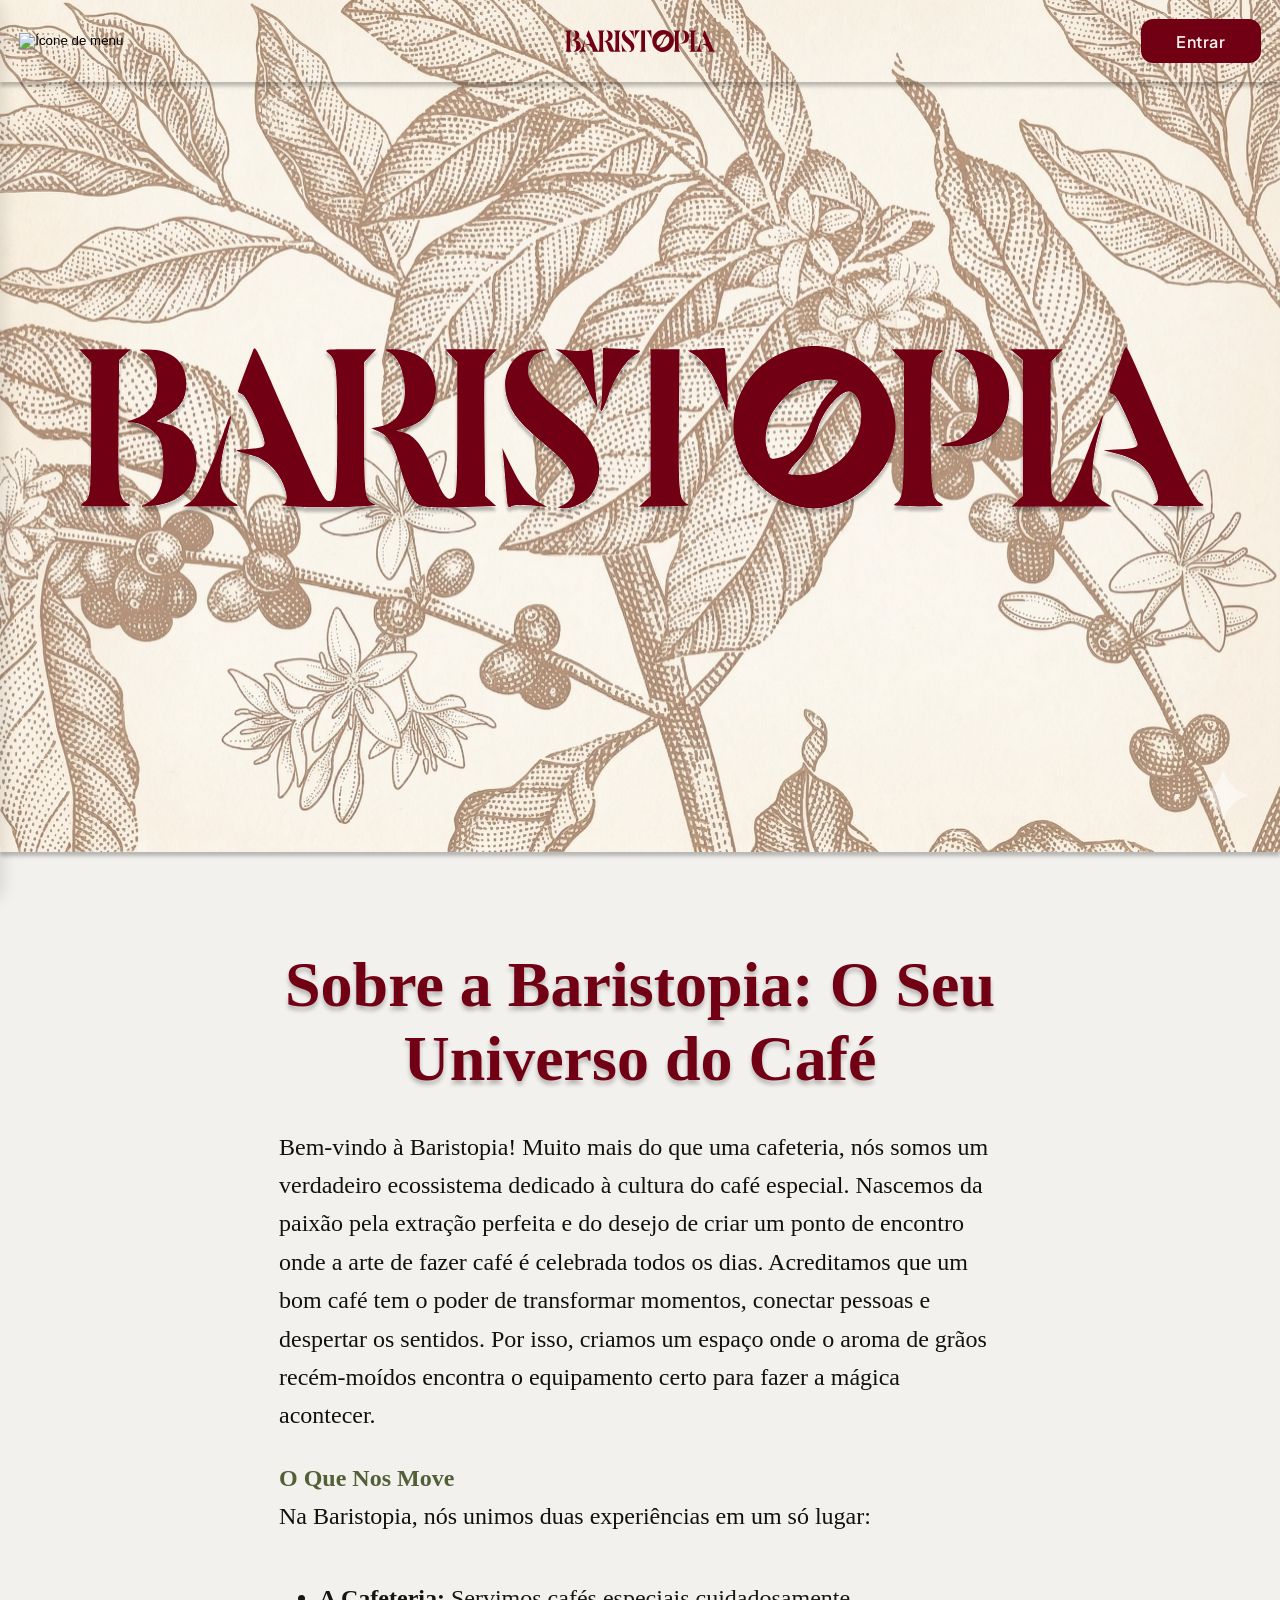
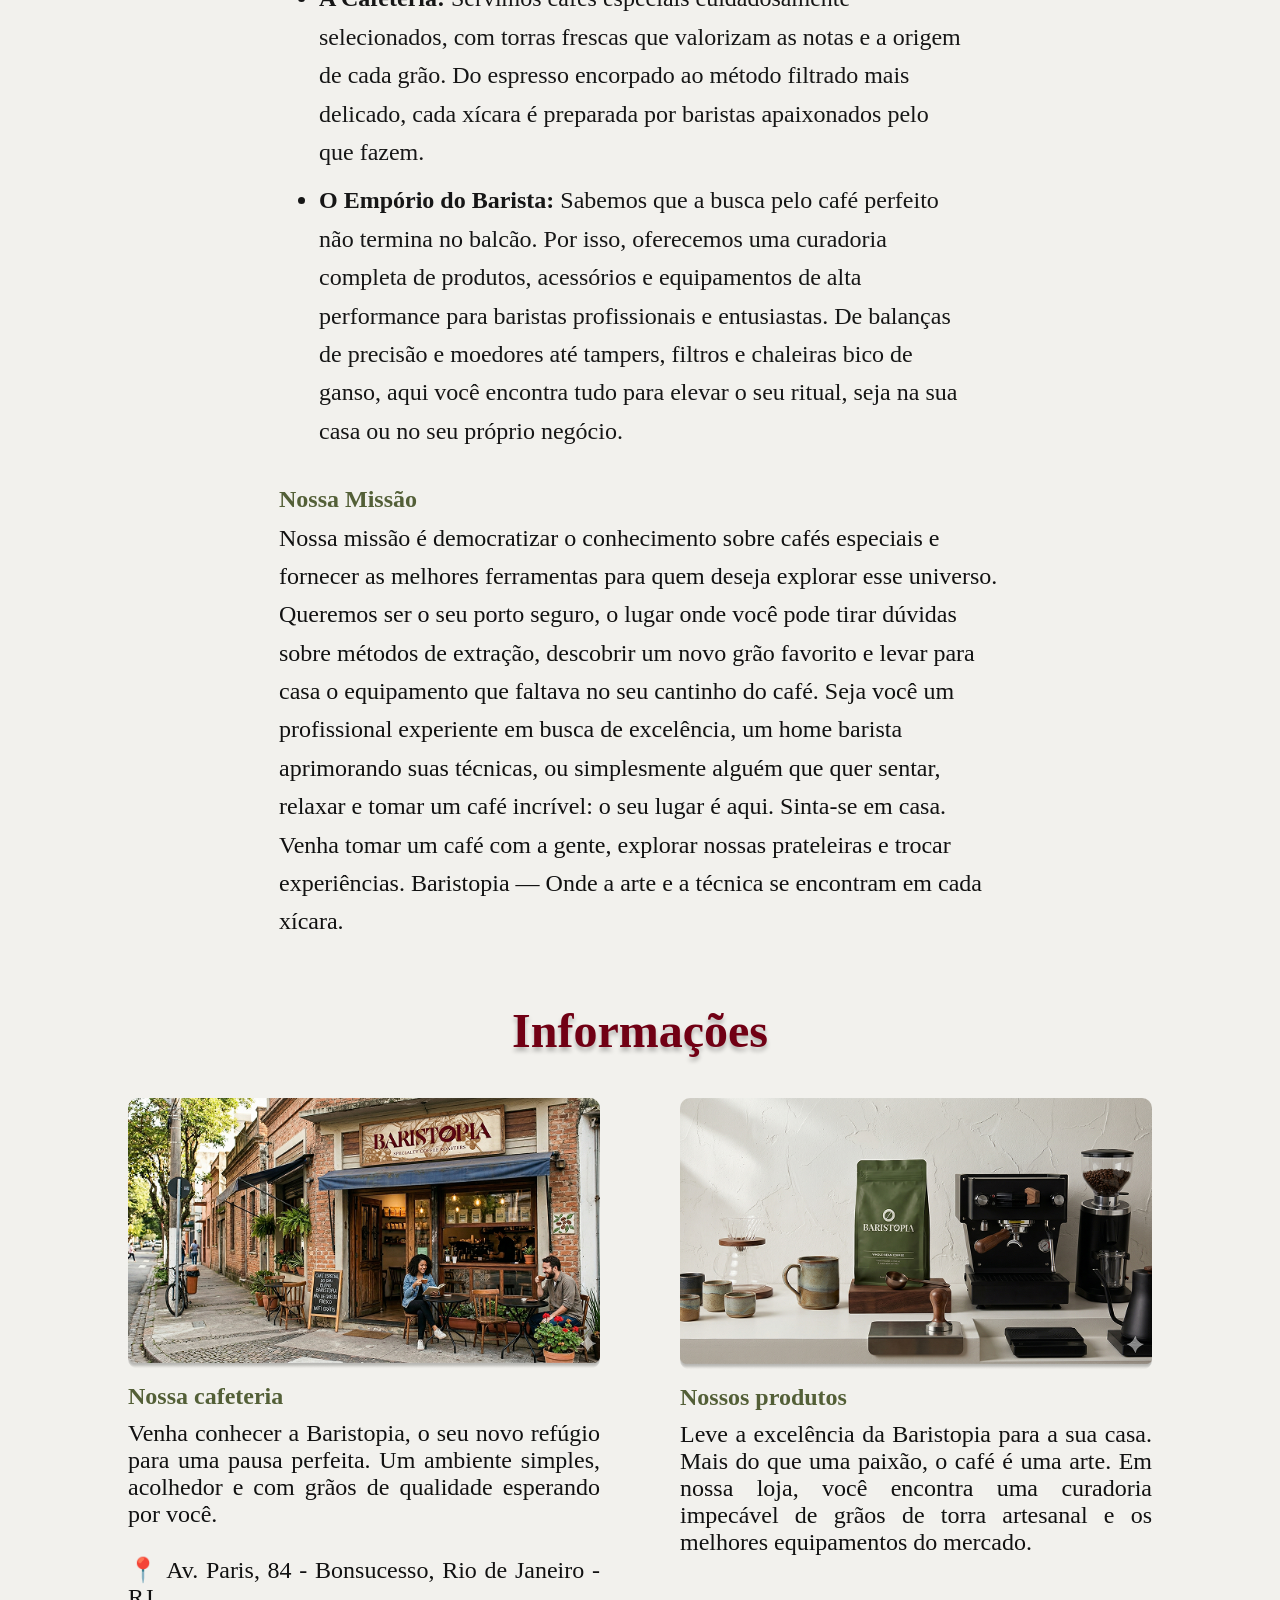
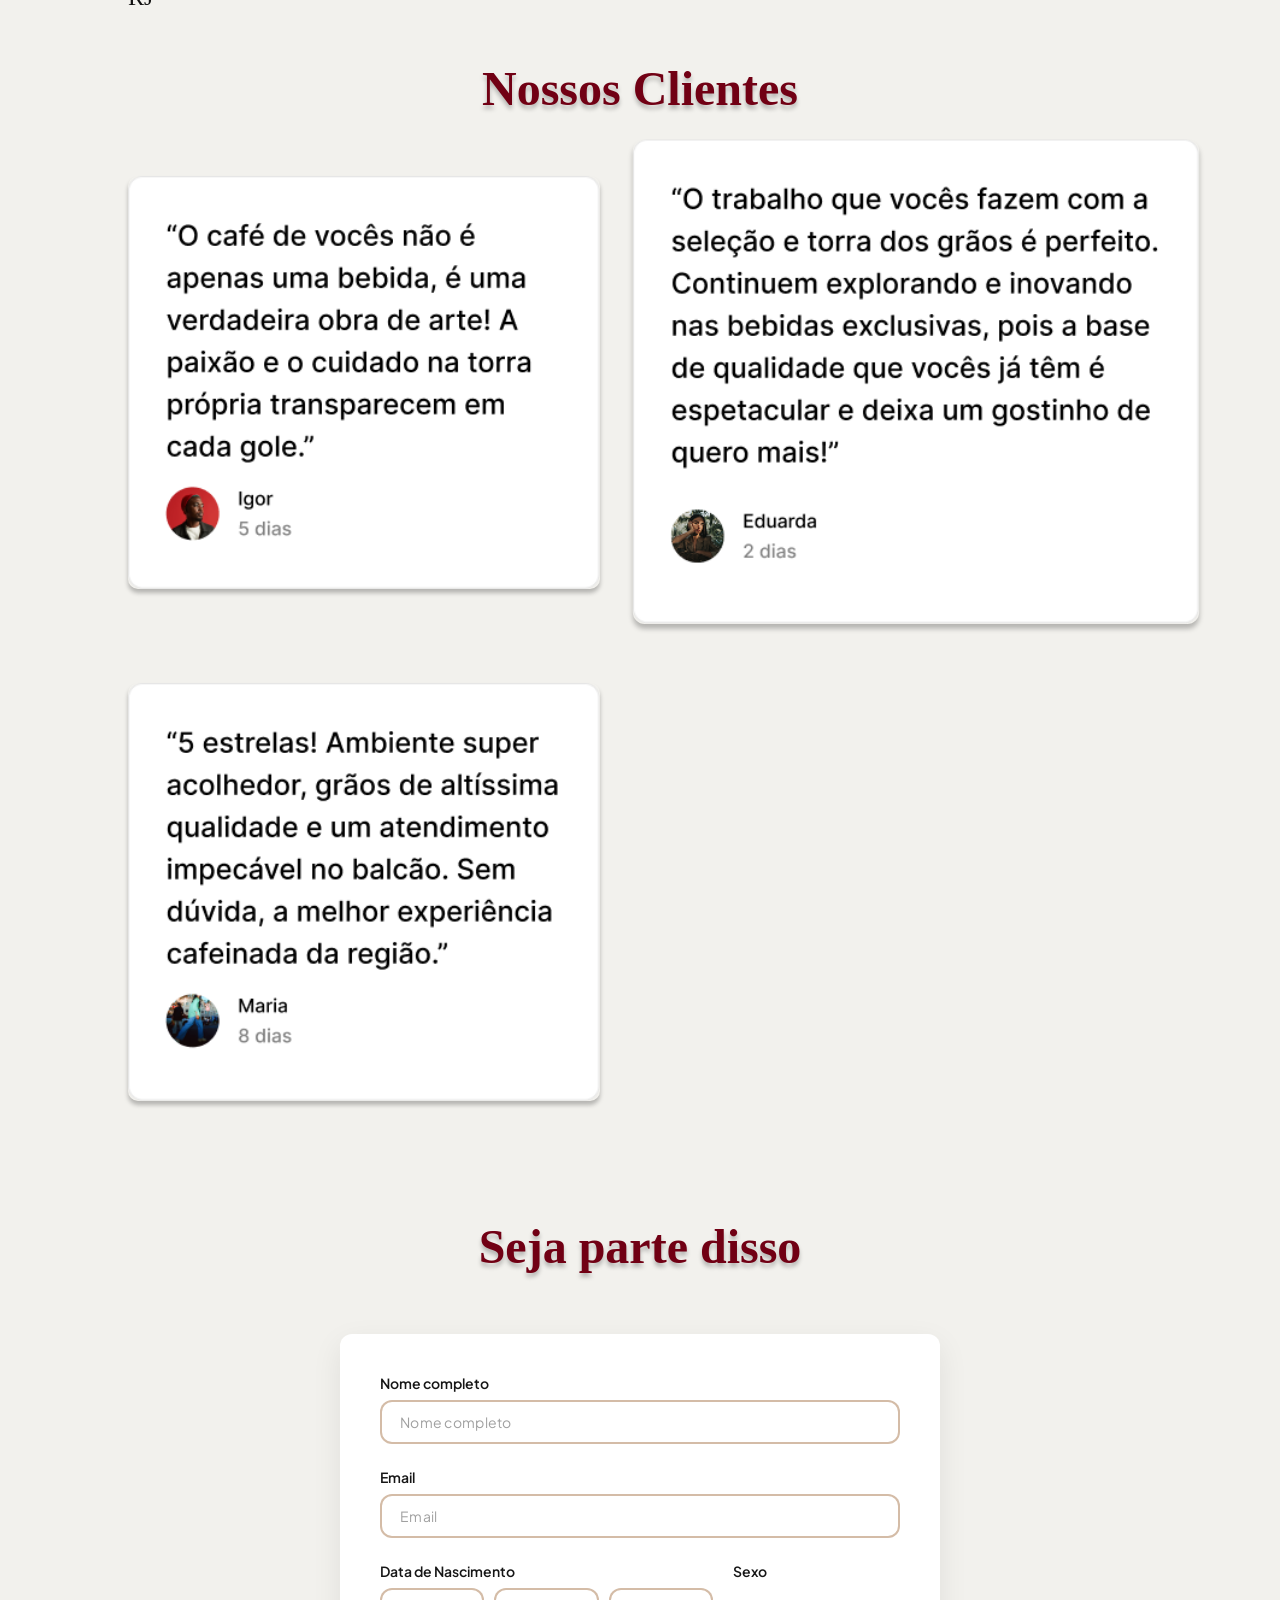
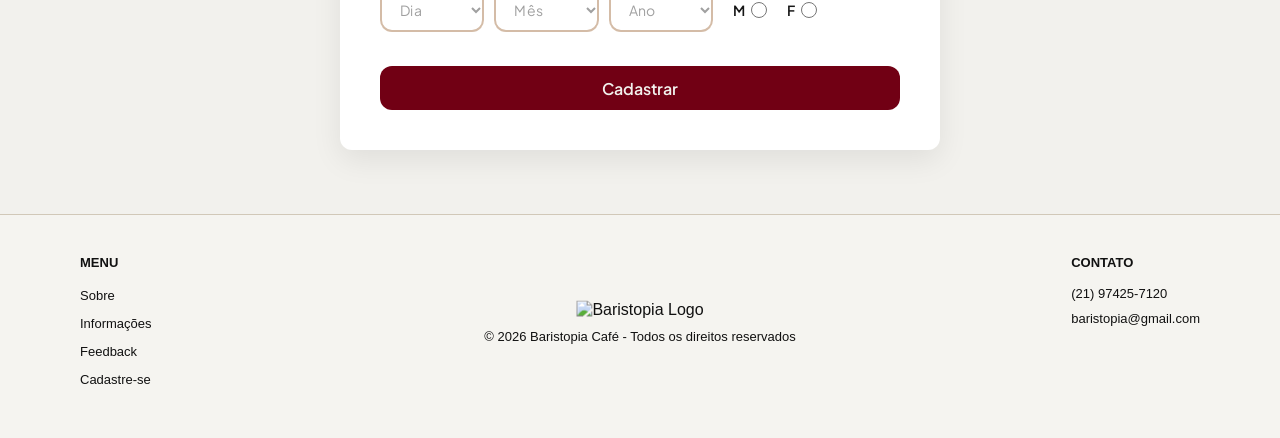
==== baristopia/pages/index.html @ e5f3027d "colocando no ar" ====
<!DOCTYPE html>
<html lang="pt-br">
<head>
    <meta charset="UTF-8">
    <meta name="viewport" content="width=device-width, initial-scale=1.0">
    <title>Baristopia | Inicio</title>
    <!--Ícone da aba-->
    <link rel="icon" type="image/svg+xml" href="/baristopia/assets/icons/logo-light.svg">
    <link rel="stylesheet" href="/baristopia/css/main.css">
    <link rel="stylesheet" href="/baristopia/css/components/modal.css">
    <link rel="stylesheet" href="/baristopia/css/responsive.css">
    <link rel="stylesheet" href="/baristopia/css/components/scrollbar.css">
</head>

<body>

    <div id="navbar-root"></div>
    
    <header id="inicio" class="cabecalho">
        <img src="/baristopia/assets/img/fundo-inicial.svg" alt="Ramos do pé de café" class="foto-fundo">
    </header>

    <main>
        
        <section id="sobre" class="sobre">
            <h2 class="sobre-titulo">Sobre a Baristopia: O Seu Universo do Café</h2>
            
            <div class="sobre-caixa">
                <p class="sobre-paragrafo">
                    Bem-vindo à Baristopia! Muito mais do que uma cafeteria, nós somos um verdadeiro ecossistema dedicado à cultura do café especial. Nascemos da paixão pela extração perfeita e do desejo de criar um ponto de encontro onde a arte de fazer café é celebrada todos os dias. Acreditamos que um bom café tem o poder de transformar momentos, conectar pessoas e despertar os sentidos. Por isso, criamos um espaço onde o aroma de grãos recém-moídos encontra o equipamento certo para fazer a mágica acontecer.
                </p>

                <h5 class="titulo-simples">O Que Nos Move</h5>
                <p class="sobre-paragrafo">Na Baristopia, nós unimos duas experiências em um só lugar:</p>
                <ul>
                    <li><strong>A Cafeteria:</strong> Servimos cafés especiais cuidadosamente selecionados, com torras frescas que valorizam as notas e a origem de cada grão. Do espresso encorpado ao método filtrado mais delicado, cada xícara é preparada por baristas apaixonados pelo que fazem.</li>
                    <li><strong>O Empório do Barista:</strong> Sabemos que a busca pelo café perfeito não termina no balcão. Por isso, oferecemos uma curadoria completa de produtos, acessórios e equipamentos de alta performance para baristas profissionais e entusiastas. De balanças de precisão e moedores até tampers, filtros e chaleiras bico de ganso, aqui você encontra tudo para elevar o seu ritual, seja na sua casa ou no seu próprio negócio.</li>
                </ul>

                <h5 class="titulo-simples">Nossa Missão</h5>
                <p class="sobre-paragrafo">
                    Nossa missão é democratizar o conhecimento sobre cafés especiais e fornecer as melhores ferramentas para quem deseja explorar esse universo. Queremos ser o seu porto seguro, o lugar onde você pode tirar dúvidas sobre métodos de extração, descobrir um novo grão favorito e levar para casa o equipamento que faltava no seu cantinho do café. Seja você um profissional experiente em busca de excelência, um home barista aprimorando suas técnicas, ou simplesmente alguém que quer sentar, relaxar e tomar um café incrível: o seu lugar é aqui. Sinta-se em casa. Venha tomar um café com a gente, explorar nossas prateleiras e trocar experiências. Baristopia — Onde a arte e a técnica se encontram em cada xícara.
                </p>
            </div>
        </section>

        <section id="informacoes" class="informações">
            <h2 class="informações-titulo">Informações</h2>
            
            <div class="informações-caixa">
                <div class="informações-card">
                    <img src="/baristopia/assets/img/FOTO FRENTE LOJA.png" alt="Fachada da cafeteria Baristopia" class="informações-imagem">
                    <div class="caixa-textos-informações">
                        <h3 class="info-informações">Nossa cafeteria</h3>
                        <p class="paragrafo-informações">Venha conhecer a Baristopia, o seu novo refúgio para uma pausa perfeita. Um ambiente simples, acolhedor e com grãos de qualidade esperando por você.</p>
                        <br>
                        <p class="paragrafo-informações">📍 Av. Paris, 84 - Bonsucesso, Rio de Janeiro - RJ</p>
                    </div>
                </div>
                
                <div class="informações-card">
                    <img src="/baristopia/assets/img/BANNER 1.png" alt="Equipamentos e grãos de café especiais" class="informações-imagem">
                    <div class="caixa-textos-informações">
                        <h3 class="info-informações">Nossos produtos</h3>
                        <p class="paragrafo-informações">Leve a excelência da Baristopia para a sua casa. Mais do que uma paixão, o café é uma arte. Em nossa loja, você encontra uma curadoria impecável de grãos de torra artesanal e os melhores equipamentos do mercado.</p>
                    </div>
                </div>
            </div>
        </section>

        <section id="feedback" class="feedback">
            <h2 class="feedback-titulo">Nossos Clientes</h2>
            
            <div class="feedback-caixa">
                <div class="feedback-card">
                    <img src="/baristopia/assets/img/Igor comentario.png" alt="Comentário do cliente Igor" class="feedback-imagem">
                </div>
                
                <div class="feedback-card" id="card-central">
                    <img src="/baristopia/assets/img/Eduarda comentario.png" alt="Comentário da cliente Eduarda" class="feedback-imagem">
                </div>

                <div class="feedback-card">
                    <img src="/baristopia/assets/img/Maria comentario.png" alt="Comentário da cliente Maria" class="feedback-imagem">
                </div>
            </div>
        </section>

        <section id="formulario-sessao" class="formulario">
            <h2 class="cadastro-titulo">Seja parte disso</h2>
            
            <div class="card-formulario">
                <form class="formulario-cadastro" id="formulario" action="#" method="POST">

                    <div class="grupo-form">
                        <label for="nome">Nome completo</label>
                        <input type="text" id="nome" name="nome" placeholder="Nome completo" class="campo-form" required>
                    </div>

                    <div class="grupo-form">
                        <label for="email">Email</label>
                        <input type="email" id="email" name="email" placeholder="Email" class="campo-form" required>
                    </div>

                    <div class="linha-dividida">
                        
                        <div class="grupo-form box-data">
                            <label>Data de Nascimento</label>
                            <div class="caixa-selects">
                                <select name="dia" id="dia" class="campo-form select-data" required>
                                    <option value="" disabled selected>Dia</option>
                                </select>
                                
                                <select name="mes" id="mes" class="campo-form select-data" required>
                                    <option value="" disabled selected>Mês</option>
                                </select>
                                
                                <select name="ano" id="ano" class="campo-form select-data" required>
                                    <option value="" disabled selected>Ano</option>
                                </select>
                            </div>
                        </div>

                        <div class="grupo-form box-sexo">
                            <label>Sexo</label>
                            <div class="caixa-radios">
                                <label class="radio-label">
                                    M <input type="radio" name="sexo" value="M" required>
                                </label>
                                <label class="radio-label">
                                    F <input type="radio" name="sexo" value="F" required>
                                </label>
                            </div>
                        </div>

                    </div>

                    <button type="submit" class="botao-form botao-largo">Cadastrar</button>

                </form>
            </div>
        </section>

    </main>

    <footer class="rodape-baristopia">
    
    <div class="coluna-rodape menu">
        <h4>MENU</h4>
        <ul>
        <li><a href="#sobre">Sobre</a></li>
        <li><a href="#informacoes">Informações</a></li>
        <li><a href="#feedback">Feedback</a></li>
        <li><a href="/baristopia/pages/form.html">Cadastre-se</a></li>
        </ul>
    </div>

    <div class="coluna-rodape marca">
        <img src="/baristopia/assets/img/logo Baristopia.svg" alt="Baristopia Logo" class="logo-img">
        <p>&copy; 2026 Baristopia Café - Todos os direitos reservados</p>
    </div>

    <div class="coluna-rodape contato">
        <h4>CONTATO</h4>
        <p>(21) 97425-7120</p>
        <p>baristopia@gmail.com</p>
    </div>

    </footer>

    <script src="../js/navbar.js"></script>
    
    <script src="../js/main.js" defer></script>
    
</body>

</html>
---- baristopia/css/main.css ----
@import url('reset.css');
@import url('fonts.css');
@import url('components/buttons.css');
@import url('components/inputs.css');

:root{
    /*Fontes primitivas*/
    --font-family-serif: 'DM Serif Display', serif;
    --font-family-sans: 'Plus Jakarta Sans', sans-serif;
    --font-family-display: 'Tenor sans', sans-serif;

    /*Fontes semânticas*/
    --ff-title: var(--font-family-serif);
    --ff-body: var(--font-family-sans);
    --ff-detail: var(--font-family-display);

    /* Paleta base */
    --cherry-light: #A61A2E;
    --cherry-medium: #710014;
    --cherry-dark: #4D000E;

    --olive-light: #7A8B56;
    --olive-medium: #535F37;
    --olive-dark: #3A4226;
    
    --beige-light: #E5D8CC;
    --beige-medium: #D4BCA7;
    --beige-dark: #B38F6F;

    --offwhite: #F2F1ED;
    --charcoal: #161616;

    
    /* Cores semânticas*/
    
    /*Cores globais*/
    --bg-light: var(--offwhite);
    --text-light: var(--charcoal);
    --clr-primaria: var(--cherry-medium);
    --clr-secundaria: var(--olive-medium);

    /* Botão primário*/
    --btn-primary-bg-default: var(--cherry-medium);
    --btn-primary-bg-hover: var(--cherry-light);
    --btn-primary-bg-pressed: var(--cherry-dark);
    
    --btn-primary-text-default: var(--offwhite);
    --btn-primary-text-disabled: var(--beige-dark);
    
    /* Botão secundário */
    --btn-secondary-text-default: var(--beige-dark);
    
    --btn-secondary-bg-hover: var(--beige-medium);
    --btn-secondary-text-hover: var(--charcoal);    
    
    --btn-secondary-bg-pressed: var(--beige-dark);  
    --btn-secondary-text-pressed: var(--offwhite);
    
    /* Botão terciário */
    --btn-tertiary-text-default: var(--beige-dark);
    --btn-tertiary-text-hover: var(--cherry-medium);
    --btn-tertiary-text-pressed: var(--cherry-dark);
    
    /* cores globais dos botões */
    --btn-border-default: var(--beige-dark);
    --btn-bg-disabled: var(--beige-light);
    --btn-text-disabled: var(--charcoal);
    --btn-focus-outline: var(--olive-medium);


    /* estrutura dos botões */
    --btn-height:44px;
    --btn-min-width: 120px;
    --btn-padding: 8px 16px;
    --btn-border-radius: 12px;
    --btn-font-family: var(--ff-body);
    --btn-font-size: 16px;
    --btn-letter-spacing: 0.04em;
    --btn-transition: all 0.2s ease-in-out;
    --btn-box-shadow: 0px 6px 10px color-mix(in srgb, var(--charcoal) 20%, transparent);
    --btn-transform: translateY(-0.8px); 

    /*estrutura dos inputs*/
    --input-box-sizing: border-box;
    --input-height: 44px;
    --input-min-width: 100px;
    --input-border-radius: 12px;
    --input-pd: 12px 16px;
    --input-ff: var(--ff-body);
    --input-fs: 14px;
    --input-ls: 0.02em;
    --input-bg: var(--offwhite);
}

html, body{
    background-color: var(--bg-light);
    color: var(--text-light);
    scroll-behavior: smooth;
    overflow-x: hidden;
    width: 100%;
    position: relative;
    margin: 0;
    padding: 0;
}

.cabecalho {
    min-height: 100%;
    display: flex;
}

.foto-fundo {
    width: 100%;
    height: 100%;
    box-shadow: rgba(0, 0, 0, 0.25) 0px 4px 4px;
}

.navegacao {
    position: fixed;
    top: 0;
    left: 0;
    width: 100%;
    z-index: 100;
    padding: 1.2rem;
    box-shadow: rgba(0, 0, 0, 0.25) 0px 4px 4px;
    transition: background-color 0.4s ease, box-shadow 0.4s ease, padding 0.4s ease;
}

.navegacao.com-fundo {
    background-color: var(--bg-light);
    box-shadow: rgba(0, 0, 0, 0.25) 0px 4px 4px;
    padding: 1rem 1.5rem;
}

.navegacao-links {
    display: flex;
    align-items: center;
    justify-content: space-between;
    max-width: 100%;
    margin: 0 auto;
}

.logo {
    position: fixed;
    left: 50%;
    transform: translateX(-50%);
    max-width: 150px;
    width: 100%;
}

.sobre {
    display: flex;
    flex-direction: column;;
    align-items: center;
    justify-content: center;
    padding: 6rem 2rem;
    max-width: 850px;
    margin: 0 auto;
    margin-bottom: -90px;
}

.sobre-caixa ul {
    padding: 20px 40px;
    list-style-type: disc;
}

.titulo-simples {
    font-size: 24px;
    color: var(--clr-secundaria);
    margin-bottom: 0%;
    text-align: left;
}

.sobre-titulo {
    text-shadow: 0px 4px 4px rgba(0, 0, 0, 0.25);
    font-size: 64px;
    max-width: 750px;
    color: var(--clr-primaria);
    margin-bottom: 0px;
    text-align: center;
}

.sobre-caixa {
    padding: 2rem;
    border-radius: 10px;
    font-size: 24px;
    line-height: 1.6;
    text-align: left;
}

.sobre-paragrafo {
    margin-bottom: 24px;
    font-size: 24px;
    text-align: left;
}

.informações-titulo {
    text-shadow: 0px 4px 4px rgba(0, 0, 0, 0.25);
    font-size: 48px;
    color: var(--clr-primaria);
    margin-bottom: 40px;
    text-align: center;
}

.informações-caixa {
    display: grid;
    grid-template-columns: repeat(auto-fit, minmax(300px, 1fr));
    gap: 5rem;
    max-width: 80%;
    margin: 0 auto;
    margin-bottom: 40px;
}

.informações-imagem {
    width: 100%;
    height: auto;
    border-radius: 10px;
    margin-bottom: 10px;
}

.info-informações {
    font-size: 24px;
    color: var(--clr-secundaria);
    margin-bottom: 10px;
    text-align: left;
}

.paragrafo-informações {
    font-size: 24px;
    text-align: justify;
}

.feedback-titulo {
    text-shadow: 0px 4px 4px rgba(0, 0, 0, 0.25);
    font-size: 48px;
    color: var(--clr-primaria);
    margin-bottom: 60px;
    text-align: center;
}

.feedback-caixa {
    display: grid;
    grid-template-columns: repeat(auto-fit, minmax(300px, 1fr));
    gap: 5rem;
    max-width: 80%;
    margin: 0 auto;
    margin-bottom: 40px;
    align-items: center;
}

#card-central {
    transform: scale(1.20);
}

.feedback-imagem {
    width: 100%;
    height: auto;
    border-radius: 10px;
    margin-bottom: 10px;
    box-shadow: rgba(0, 0, 0, 0.25) 0px 4px 4px;
}

/* --- Seção Formulário --- */

.cadastro-titulo {
    text-shadow: 0px 4px 4px rgba(0, 0, 0, 0.25);
    font-size: 48px;
    color: var(--clr-primaria);
    margin-bottom: 60px;
    text-align: center;
}

.formulario {
    padding: 4rem 2rem;
    display: flex;
    justify-content: center; /* Centraliza o card na tela */
    flex-direction: column; /* Empilha o título e o card na vertical */
    align-items: center;    /* Centraliza tudo no meio da tela */
}

/* O "Card" branco flutuante */
.card-formulario {
    background-color: #FFFFFF;
    padding: 40px;
    border-radius: 12px;
    width: 100%;
    max-width: 600px; /* Largura máxima idêntica a da imagem */
    box-shadow: 0px 10px 30px rgba(0, 0, 0, 0.08); /* Sombra bem suave e elegante */
}

.formulario-cadastro {
    display: flex;
    flex-direction: column;
    gap: 24px; /* Espaço entre as linhas do formulário */
}

.grupo-form {
    display: flex;
    flex-direction: column;
    gap: 8px;
}

.grupo-form label {
    font-family: var(--ff-body);
    color: var(--text-light); /* Cor do texto escuro */
    font-weight: 600;
    font-size: 14px;
}

.formulario-cadastro input,
.formulario-cadastro select {
    margin: 0; /* Mata o margin de 200px que estava quebrando tudo */
}

/* Estilo das Caixas de Input e Select */
.campo-form {
    width: 100%; /* Obriga o input a preencher todo o espaço disponível */
    box-sizing: border-box;
    height: var(--input-height);
    border-radius: var(--input-border-radius);
    padding: var(--input-pd);
    font-family: var(--input-ff);
    font-size: 14px;
    background: transparent;
    color: var(--text-light);
    outline: none;
    transition: border 0.3s ease;
}
/* Cor do texto quando é placeholder (placeholder-shown) */
.campo-form::placeholder,
.select-data:invalid {
    color: #A0A0A0; /* Cor cinza clarinha pros textos "Dia", "Mês", etc */
}

.campo-form:focus {
    border-color: var(--clr-primaria); /* Fica vermelho quando clica */
}

/* --- Layout da Linha Dividida (Data e Sexo) --- */
.linha-dividida {
    display: flex;
    justify-content: space-between;
    gap: 20px;
}

/* Ajustes da área de Data */
.box-data {
    flex: 2; /* Ocupa mais espaço */
}

.caixa-selects {
    display: flex;
    gap: 10px;
}

.select-data {
    width: 100%;
    cursor: pointer;
}

/* Ajustes da área de Sexo */
.box-sexo {
    flex: 1; /* Ocupa menos espaço */
}

.caixa-radios {
    display: flex;
    align-items: center;
    gap: 20px;
    height: var(--input-height); /* Mesma altura dos inputs para alinhar certinho */
}

.radio-label {
    display: flex;
    align-items: center;
    gap: 6px;
    font-size: 14px;
    font-family: var(--ff-body);
    color: var(--text-light);
    cursor: pointer;
}

/* Customização da bolinha do Radio (opcional, para ficar na cor do tema) */

input[type="radio"] {
    accent-color: var(--clr-primaria);
    width: 16px;
    height: 16px;
    cursor: pointer;
}

/* Botão Largo de Cadastrar */
.botao-largo {
    width: 100%;
    height: var(--btn-height);
    border-radius: var(--btn-border-radius);
    background-color: var(--btn-primary-bg-default);
    color: var(--btn-primary-text-default);
    font-family: var(--btn-font-family);
    font-size: 16px;
    font-weight: 600;
    border: none;
    cursor: pointer;
    margin-top: 10px;
    transition: var(--btn-transition);
}

.botao-largo:hover {
    background-color: var(--btn-primary-bg-hover);
    transform: translateY(-2px);
}

/* footer */

/* o contêiner principal */
.rodape-baristopia {
  display: flex;
  justify-content: space-between;
  align-items: flex-start;
  background-color: #f5f4f0; /* um tom meio bege, meio pálido */
  padding: 40px 80px; 
  border-top: 1px solid #d1c8b8; /* a linha sutil no topo */
  font-family: sans-serif;
  color: #111;
  position: relative;
}

/* as colunas respirando */
.coluna-rodape {
  display: flex;
  flex-direction: column;
}

/* centralizando a marca no meio da tela */
.marca {
  position: absolute;
  left: 50%;
  top: 50%;
  transform: translate(-50%, -50%);
  
  display: flex;
  flex-direction: column;
  align-items: center;
  text-align: center;
  width: max-content; /* garante que o texto não quebre sem necessidade */
}

.logo-img {
  max-width: 220px;
  margin-bottom: 10px;
}

/* tipografia e pequenos detalhes */
h4 {
  font-size: 13px;
  margin-bottom: 16px;
  text-transform: uppercase;
}

ul {
  list-style: none;
  padding: 0;
  margin: 0;
}

li {
  margin-bottom: 10px;
}

a, p {
  text-decoration: none;
  color: #111;
  font-size: 13px;
  margin: 0 0 10px 0;
}

a:hover {
  opacity: 0.6; /* um efeito fantasma leve quando passa o mouse */
}

/*LOJA TESTE*/

.cafes-titulo {
    text-shadow: 0px 4px 4px rgba(0, 0, 0, 0.25);
    font-size: 48px;
    color: var(--clr-primaria);
    margin-bottom: 60px;
    text-align: center;
}

.equipamentos-titulo {
    text-shadow: 0px 4px 4px rgba(0, 0, 0, 0.25);
    font-size: 48px;
    color: var(--clr-primaria);
    margin-bottom: 60px;
    text-align: center;
}

.kits-titulo {
    text-shadow: 0px 4px 4px rgba(0, 0, 0, 0.25);
    font-size: 48px;
    color: var(--clr-primaria);
    margin-bottom: 60px;
    text-align: center;
}

.card-produto {
    background-color: #FFFFFF;
    border-radius: 16px;
    width: 100%;
    max-width: 280px; 
    display: flex;
    flex-direction: column;
    overflow: hidden; /* Garante que a imagem não vaze as bordas arredondadas */
    box-shadow: 0px 4px 12px color-mix(in srgb, var(--charcoal) 10%, transparent);
    padding-bottom: 24px;
    transition: transform 0.3s ease;
}

.card-produto:hover {
    transform: translateY(-4px); /* Efeito suave ao passar o mouse */
}

.card-imagem {
    width: 100%;
    display: flex;
    justify-content: center;
    /* Se a sua imagem for um PNG sem fundo, descomente a linha abaixo 
       para gerar aquele fundo bege da sua foto de referência: */
    /* background-color: #F8EFE6; */
}

.card-imagem img {
    width: 100%;
    height: auto;
    object-fit: cover;
}

/* Textos do Card */
.card-info {
    display: flex;
    flex-direction: column;
    align-items: center;
    text-align: center;
    padding: 24px 16px 20px;
}

.produto-titulo {
    font-family: var(--ff-title);
    font-size: 20px;
    color: var(--cherry-medium);
    margin-bottom: 4px;
    text-transform: uppercase;
}

.produto-peso {
    font-family: var(--ff-body);
    font-size: 14px;
    font-weight: 500;
    color: var(--cherry-medium);
    margin-bottom: 8px;
}

.produto-preco {
    font-family: var(--ff-title);
    font-size: 24px;
    font-weight: 600;
    color: var(--cherry-medium);
}

/* Área e alinhamento dos Botões */
.card-botoes {
    display: flex;
    flex-direction: column;
    gap: 12px;
    padding: 0 20px;
}

.card-botoes .btn {
    width: 100%; /* Força os botões a preencherem a largura do card */
    font-size: 13px; /* Reduz levemente para o texto longo caber bem */
    padding: 12px 16px;
}

/* Botão Secundário Vazado (Borda Vinho) */
.btn-outline {
    background-color: transparent;
    color: var(--cherry-medium);
    border: 1.5px solid var(--cherry-medium);
    font-family: var(--ff-body);
    font-weight: 600;
    border-radius: var(--btn-border-radius);
    transition: var(--btn-transition);
    cursor: pointer;
}

.btn-outline:hover {
    background-color: var(--cherry-medium);
    color: var(--offwhite);
}

.cafes-lista, .equipamentos-lista, .kits-lista {
    display: grid;
    grid-template-columns: repeat(auto-fit, minmax(300px, 1fr));
    gap: 5rem;
    max-width: 80%;
    margin: 0 auto;
    margin-bottom: 40px;
    align-items: center;
}

/* --- Componente: Menu Lateral --- */

/* Tira o fundo do botão dos 3 traços */
.btn-menu {
    background: transparent;
    border: none;
    cursor: pointer;
    padding: 0;
    display: flex;
    align-items: center;
}

/* Estrutura do menu fora da tela */
.menu-lateral {
    position: fixed;
    top: 0;
    left: 0;
    width: 280px; 
    height: 100vh; /* Ocupa 100% da altura da tela */
    background-color: var(--beige-light); /* Puxando a cor da sua paleta */
    z-index: 9999; /* Garante que fique por cima de tudo */
    padding: 32px 24px;
    box-shadow: 4px 0 15px rgba(0, 0, 0, 0.1);
    border-top-right-radius: 12px;
    border-bottom-right-radius: 12px;
    
    /* A MÁGICA ACONTECE AQUI: */
    transform: translateX(-100%); /* Joga o menu inteiro pra fora da tela */
    transition: transform 0.4s ease-in-out; /* Faz a transição ser suave */
}

/* Quando o JavaScript adiciona essa classe, o menu vem pra posição 0 (original) */
.menu-lateral.aberto {
    transform: translateX(0);
}

/* Botão de Fechar (X) */
.btn-fechar-menu {
    background: transparent;
    border: none;
    color: var(--cherry-medium);
    cursor: pointer;
    padding: 0;
    margin-bottom: 40px;
}

.btn-fechar-menu:hover {
    color: var(--cherry-dark);
}

/* Lista de Links do menu */
.links-menu-lateral {
    list-style: none;
    padding: 0;
    margin: 0;
    display: flex;
    flex-direction: column;
}

/* As linhas separadoras igualzinhas à sua imagem */
.links-menu-lateral li {
    border-bottom: 1px solid var(--beige-medium);
}

.links-menu-lateral a {
    display: block;
    padding: 16px 0;
    text-decoration: none;
    color: var(--cherry-medium);
    font-family: var(--ff-body);
    font-weight: 500;
    font-size: 16px;
    transition: color 0.2s ease, padding-left 0.2s ease;
}

.links-menu-lateral a:hover {
    color: var(--cherry-dark);
    padding-left: 8px; /* Dá um efeitinho bem legal do link andando pro lado */
}
---- baristopia/css/components/modal.css ----
.modal{
    width: 400px;
    height: fit-content;
    padding: 40px 30px;
    border-radius: 16px;
    background-color: #F2F1ED;
    box-shadow: 0px 6px 10px color-mix(in srgb, var(--charcoal) 30%, transparent);

    
    position: absolute;
    top: 70px;
    right: 16px;
    left: auto;
}

.modal[open]{
    display: flex;
    flex-direction: column;
}

.modal::backdrop{
    background-color: color-mix(in srgb, var(--charcoal) 30%, transparent);
}

.modal h2{
    margin-bottom: 20px;
    color: var(--text-light);
    font-family: var(--ff-title);
    font-weight: 400;
}

.modal p{
    color: var(--clr-primaria);
}

.modal #email{
    margin-bottom: 8px;
}

.close-button{
    margin-bottom: 10px;
    align-self: flex-end;
    height: 24px;
    width: 24px;
}

.close-button svg{
    color: var(--clr-primaria);
}
---- baristopia/css/responsive.css ----
/* Regras aplicadas apenas para telas com largura máxima de 768px (Tablets e Celulares) */
@media (max-width: 768px) {
    
    .logo {
        display: none;
    }

    .marca {
        display: none;  
    }

    .linha-dividida {
        flex-direction: column; /* Coloca a Data em cima e o Sexo embaixo */
        gap: 24px;
    }

    .card-formulario {
        padding: 24px; /* Diminui o respiro do card no celular */
    }
    
    /* Redução geral de espaçamentos nas seções */
    .sobre, 
    .informações, 
    .feedback, 
    .formulario {
        padding: 4rem 1.5rem; /* Reduz o espaço nas laterais e em cima/baixo */
    }

    /* Ajuste da Tipografia (Títulos menores) */
    .sobre-titulo {
        font-size: 40px; 
    }

    .informações-titulo, 
    .feedback-titulo, 
    .cadastro-titulo {
        font-size: 32px;
        margin-bottom: 2rem;
    }

    /* Ajustes na caixa de texto "Sobre" */
    .sobre-caixa {
        padding: 1.5rem;
        font-size: 16px; /* Texto um pouco menor para não cansar a leitura */
    }

    .sobre-caixa ul {
        padding: 10px 20px; /* Reduz o recuo dos marcadores no celular */
    }

    /* Ajustes no Grid e Cards */
    .informações-caixa,
    .feedback-caixa {
        grid-template-columns: 1fr; 
        gap: 2rem; 
    }

    .paragrafo-informações,
    .sobre-paragrafo, 
    .feedback-paragrafo {
        font-size: 16px;
    }

    /* Correção do Efeito de Destaque */
    #card-central {
        transform: scale(1); /* Retira o zoom para que os cards empilhados fiquem uniformes */
    }

    /* Ajuste da Navegação (Menu) */
    .navegacao {
        padding: 1rem;
    }

    .navegacao-links .btn {
        /* Oculta ou diminui o botão de "Entrar" se faltar espaço*/
        min-width: auto;
        padding: 8px 12px;
    }
}

/* Regras para telas MUITO pequenas (Celulares antigos) */
@media (max-width: 480px) {
    .sobre-titulo {
        font-size: 32px;
    }
    
    .titulo-simples {
        font-size: 20px;
    }
}
---- baristopia/css/components/scrollbar.css ----
.form-scroll{
    overflow-y: auto;
    padding-right: 20px;
}

.form-scroll::-webkit-scrollbar{
    width: 22px;
}

.form-scroll::-webkit-scrollbar-track{
    background-color: #E5D8CC;
    border-radius: 10px;
}

.form-scroll::-webkit-scrollbar-thumb{
    background-color: #B38F6F80;
    border-radius: 10px;
    border: 4px solid #E5D8CC;
}
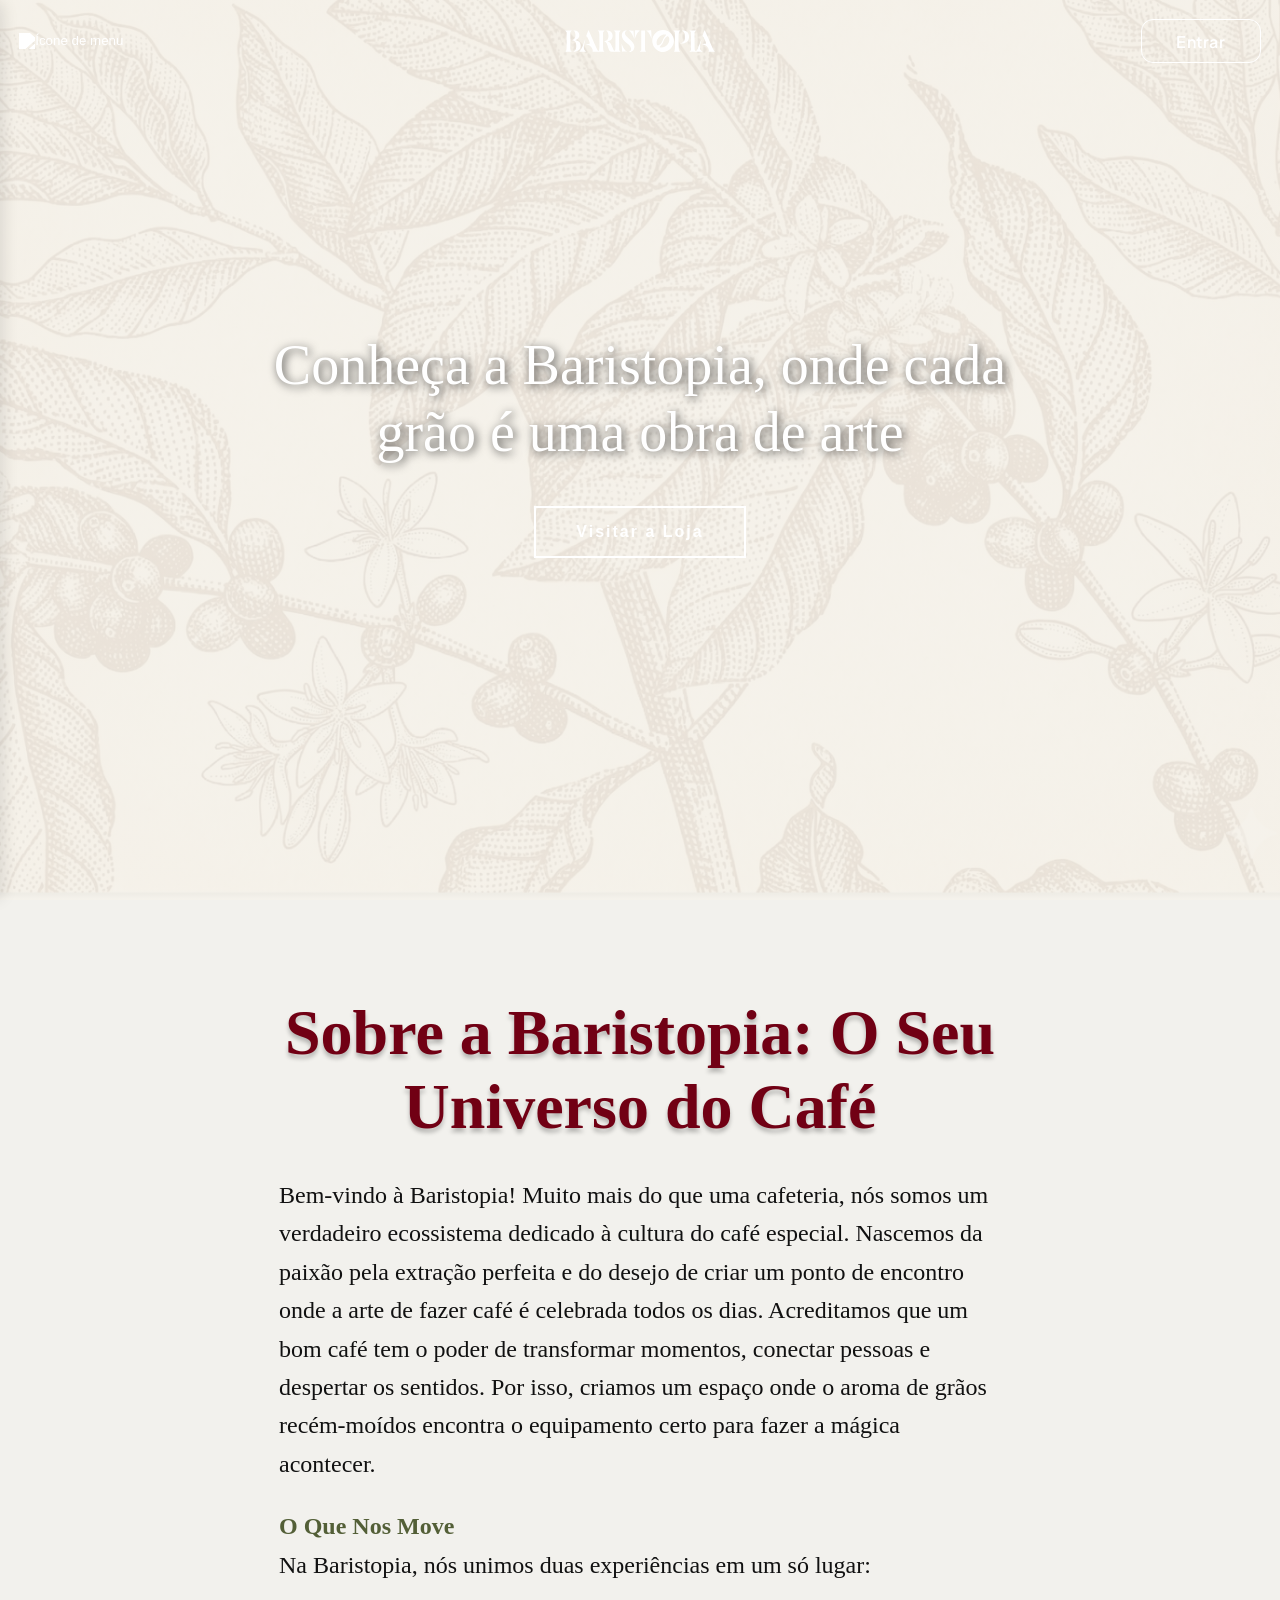
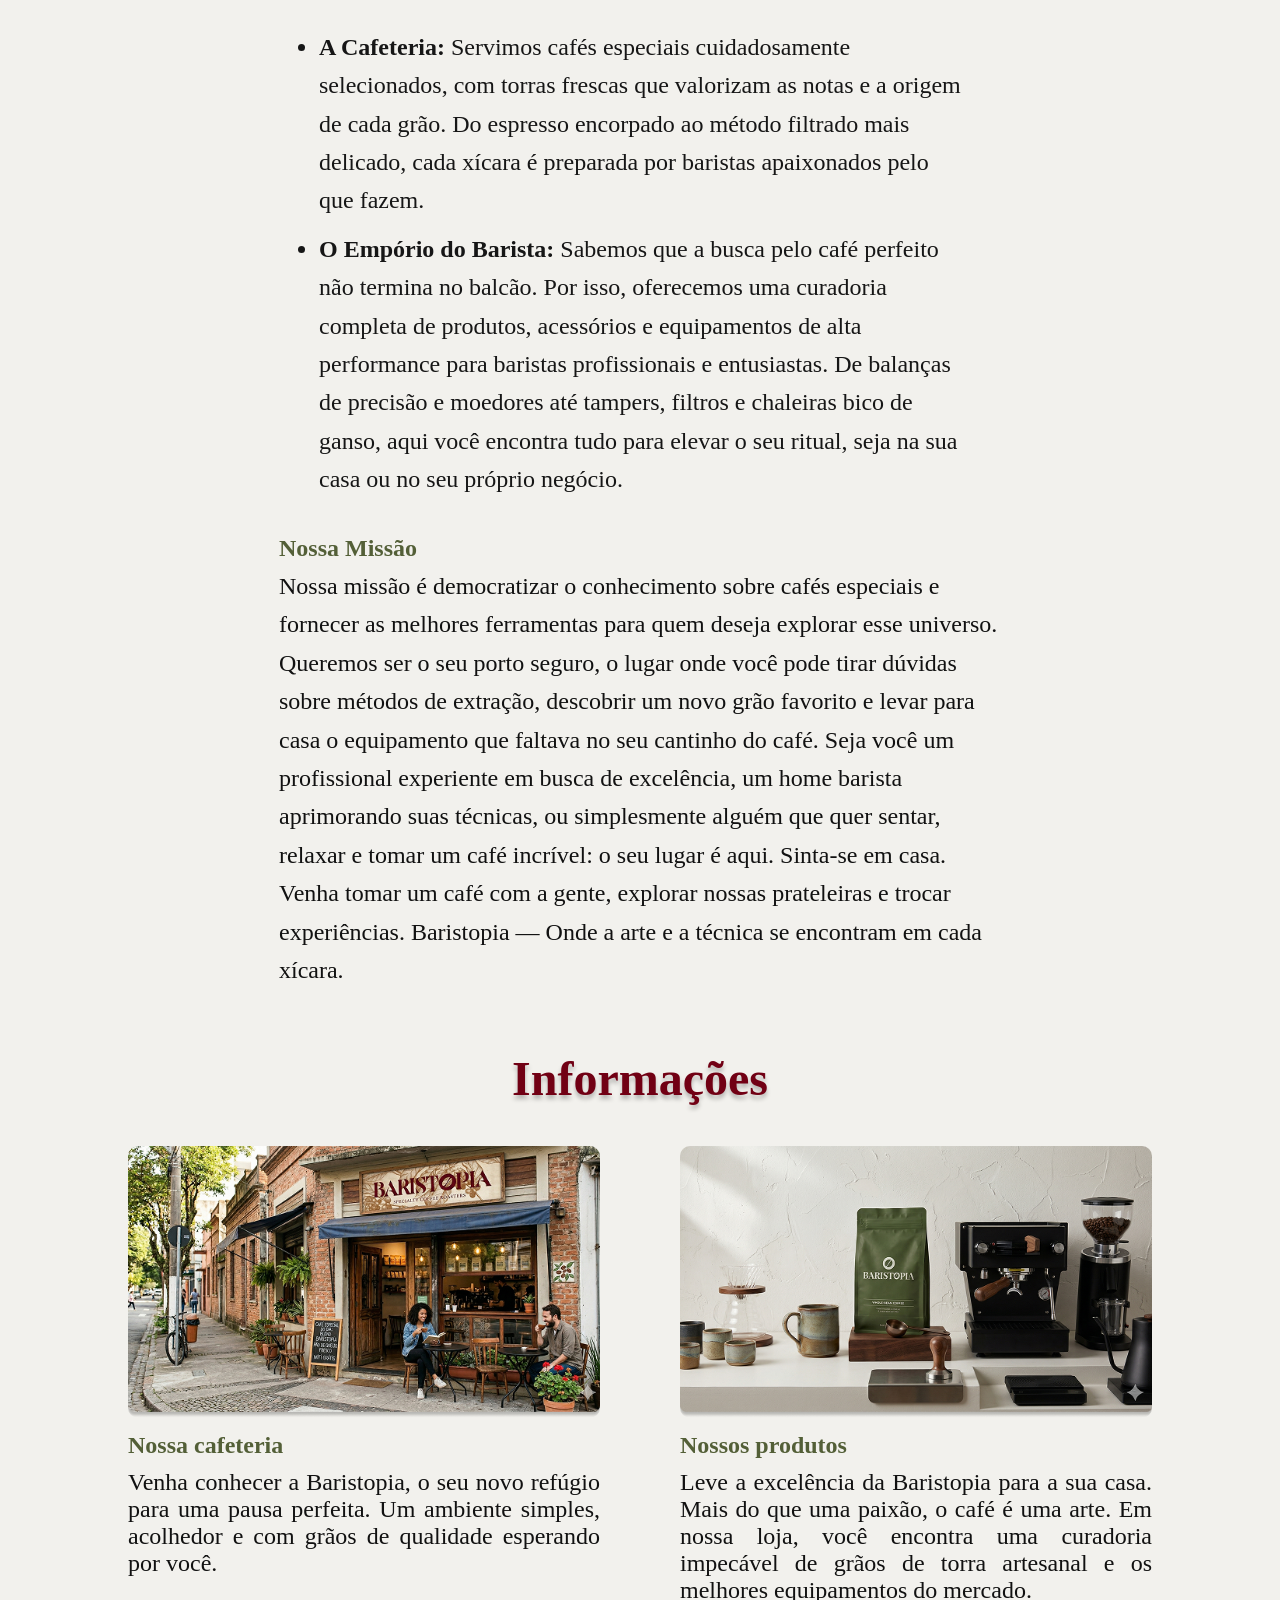
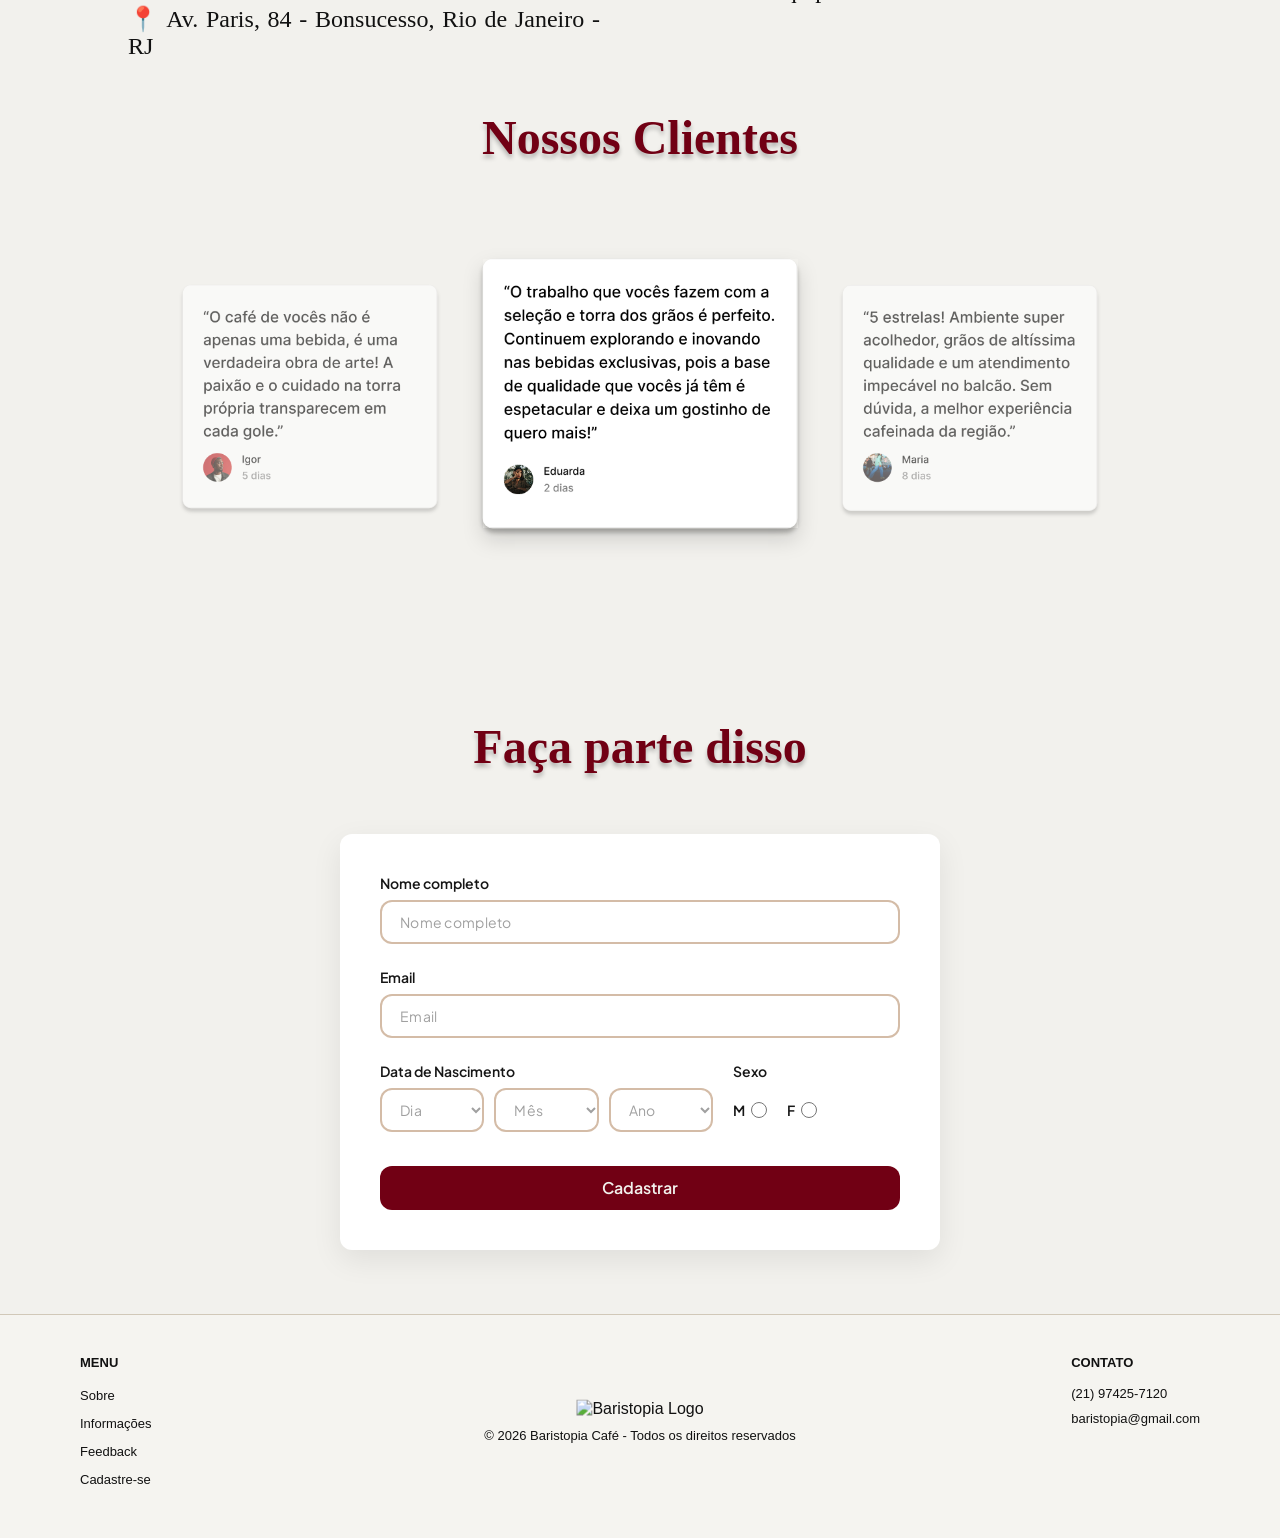
==== commit fc9b11fa: "atualizando" ====
--- a/baristopia/pages/index.html
+++ b/baristopia/pages/index.html
@@ -5,20 +5,28 @@
     <meta name="viewport" content="width=device-width, initial-scale=1.0">
     <title>Baristopia | Inicio</title>
     <!--Ícone da aba-->
-    <link rel="icon" type="image/svg+xml" href="/baristopia/assets/icons/logo-light.svg">
-    <link rel="stylesheet" href="/baristopia/css/main.css">
-    <link rel="stylesheet" href="/baristopia/css/components/modal.css">
-    <link rel="stylesheet" href="/baristopia/css/responsive.css">
-    <link rel="stylesheet" href="/baristopia/css/components/scrollbar.css">
+    <link rel="icon" type="image/svg+xml" href="../assets/icons/logo-light.svg">
+    <link rel="stylesheet" href="../css/main.css">
+    <link rel="stylesheet" href="../css/components/modal.css">
+    <link rel="stylesheet" href="../css/responsive.css">
+    <link rel="stylesheet" href="../css/components/scrollbar.css">
 </head>
 
 <body>
 
+    <header class="secao-inicio">
+        <video autoplay loop muted playsinline class="video-fundo">
+            <source src="../assets/video/20534643-uhd_3840_2160_24fps.mp4" type="video/mp4">
+        </video>
+
+        <div class="hero-conteudo">
+            <h1 class="hero-titulo">Conheça a Baristopia, onde cada grão é uma obra de arte</h1>
+            <a href="../pages/principal.html" class="btn-loja">Visitar a Loja</a>
+        </div>
+    </header>
+
     <div id="navbar-root"></div>
     
-    <header id="inicio" class="cabecalho">
-        <img src="/baristopia/assets/img/fundo-inicial.svg" alt="Ramos do pé de café" class="foto-fundo">
-    </header>
 
     <main>
         
@@ -49,7 +57,7 @@
             
             <div class="informações-caixa">
                 <div class="informações-card">
-                    <img src="/baristopia/assets/img/FOTO FRENTE LOJA.png" alt="Fachada da cafeteria Baristopia" class="informações-imagem">
+                    <img src="../assets/img/FOTO FRENTE LOJA.png" alt="Fachada da cafeteria Baristopia" class="informações-imagem">
                     <div class="caixa-textos-informações">
                         <h3 class="info-informações">Nossa cafeteria</h3>
                         <p class="paragrafo-informações">Venha conhecer a Baristopia, o seu novo refúgio para uma pausa perfeita. Um ambiente simples, acolhedor e com grãos de qualidade esperando por você.</p>
@@ -59,7 +67,7 @@
                 </div>
                 
                 <div class="informações-card">
-                    <img src="/baristopia/assets/img/BANNER 1.png" alt="Equipamentos e grãos de café especiais" class="informações-imagem">
+                    <img src="../assets/img/BANNER 1.png" alt="Equipamentos e grãos de café especiais" class="informações-imagem">
                     <div class="caixa-textos-informações">
                         <h3 class="info-informações">Nossos produtos</h3>
                         <p class="paragrafo-informações">Leve a excelência da Baristopia para a sua casa. Mais do que uma paixão, o café é uma arte. Em nossa loja, você encontra uma curadoria impecável de grãos de torra artesanal e os melhores equipamentos do mercado.</p>
@@ -68,26 +76,34 @@
             </div>
         </section>
 
+<!-- ESTRUTURA DA SESSÃO FEEDBACK(INICIO)-->
+
         <section id="feedback" class="feedback">
             <h2 class="feedback-titulo">Nossos Clientes</h2>
-            
-            <div class="feedback-caixa">
-                <div class="feedback-card">
-                    <img src="/baristopia/assets/img/Igor comentario.png" alt="Comentário do cliente Igor" class="feedback-imagem">
-                </div>
-                
-                <div class="feedback-card" id="card-central">
-                    <img src="/baristopia/assets/img/Eduarda comentario.png" alt="Comentário da cliente Eduarda" class="feedback-imagem">
-                </div>
 
-                <div class="feedback-card">
-                    <img src="/baristopia/assets/img/Maria comentario.png" alt="Comentário da cliente Maria" class="feedback-imagem">
+            <div class="carrossel-container">
+                <div class="feedback-caixa" id="track">
+                    
+                    <div class="feedback-card pos-esq">
+                        <img src="../assets/img/Igor comentario.png" alt="Comentário do cliente Igor" class="feedback-imagem">
+                    </div>
+                    
+                    <div class="feedback-card pos-cen"> 
+                        <img src="../assets/img/Eduarda comentario.png" alt="Comentário da cliente Eduarda" class="feedback-imagem">
+                    </div>
+                    
+                    <div class="feedback-card pos-dir">
+                        <img src="../assets/img/Maria comentario.png" alt="Comentário da cliente Maria" class="feedback-imagem">
+                    </div>
+
                 </div>
             </div>
         </section>
 
+<!-- ESTRUTURA DA SESSÃO FEEDBACK(FINAL)-->
+
         <section id="formulario-sessao" class="formulario">
-            <h2 class="cadastro-titulo">Seja parte disso</h2>
+            <h2 class="cadastro-titulo">Faça parte disso</h2>
             
             <div class="card-formulario">
                 <form class="formulario-cadastro" id="formulario" action="#" method="POST">
@@ -151,12 +167,12 @@
         <li><a href="#sobre">Sobre</a></li>
         <li><a href="#informacoes">Informações</a></li>
         <li><a href="#feedback">Feedback</a></li>
-        <li><a href="/baristopia/pages/form.html">Cadastre-se</a></li>
+        <li><a href="../pages/form.html">Cadastre-se</a></li>
         </ul>
     </div>
 
     <div class="coluna-rodape marca">
-        <img src="/baristopia/assets/img/logo Baristopia.svg" alt="Baristopia Logo" class="logo-img">
+        <img src="../assets/img/logo Baristopia.svg" alt="Baristopia Logo" class="logo-img">
         <p>&copy; 2026 Baristopia Café - Todos os direitos reservados</p>
     </div>
 
@@ -174,4 +190,4 @@
     
 </body>
 
-</html>
+</html>
--- a/baristopia/css/main.css
+++ b/baristopia/css/main.css
@@ -103,15 +103,124 @@
     padding: 0;
 }
 
-.cabecalho {
-    min-height: 100%;
-    display: flex;
-}
-
-.foto-fundo {
+body {
+    /* 1. O TRUQUE DA TRANSLUCIDEZ */
+    /* Colocamos uma camada de cor com transparência (rgba) ANTES da imagem */
+    background-image: 
+        linear-gradient(rgba(245, 242, 235, 0.85), rgba(245, 242, 235, 0.85)), /* Cor de fundo com 85% de opacidade */
+        url('../assets/img/FOTO\ FUNDO\ INICIAL.png'); /* Sua imagem real */
+
+    /* 2. FAZ A IMAGEM COBRIR TUDO */
+    background-size: cover;
+    
+    /* 3. CENTRALIZA A IMAGEM */
+    background-position: center;
+    
+    /* 4. NÃO DEIXA A IMAGEM REPETIR COMO UM MOSAICO */
+    background-repeat: no-repeat;
+
+    /* 5. O SEGREDO PARA SITES LONGOS */
+    /* Isso faz a imagem ficar "pregada" no fundo enquanto o usuário rola a página para baixo */
+    background-attachment: fixed; 
+}
+
+/* Container principal (a tela cheia) */
+.secao-inicio {
+    position: relative; /* Janela de referência para o vídeo absoluto */
+    width: 100%;
+    height: 100vh;
+    display: flex;
+    align-items: center;
+    justify-content: center;
+    overflow: hidden;
+}
+
+/* O Vídeo: fixado no fundo */
+.video-fundo {
+    position: absolute;
+    top: 0;
+    left: 0;
     width: 100%;
     height: 100%;
-    box-shadow: rgba(0, 0, 0, 0.25) 0px 4px 4px;
+    object-fit: cover; /* Preenche todo o espaço sem distorcer */
+    z-index: 1; /* Camada de trás */
+}
+
+/* O Conteúdo: flutuando na frente do vídeo */
+.hero-conteudo {
+    position: relative; /* Necessário para ativar o z-index */
+    z-index: 2; /* Número maior significa que fica na FRENTE do vídeo */
+    display: flex;
+    flex-direction: column;
+    align-items: center;
+    text-align: center;
+    gap: 20px;
+    padding: 0 20px;
+}
+
+/* =========================================================
+   ESTILOS DA NAVBAR NO TOPO (POR CIMA DO VÍDEO)
+   Usamos :not(.com-fundo) para aplicar apenas no início
+========================================================= */
+
+/* 1. Transforma o ícone do menu e a logo em branco puro */
+.navegacao:not(.com-fundo) .btn-menu img,
+.navegacao:not(.com-fundo) .logo {
+    filter: brightness(0) invert(1);
+    transition: filter 0.4s ease; /* Transição suave na hora do scroll */
+}
+
+/* 2. Garante que os ícones voltem à cor original ao fazer scroll */
+.navegacao.com-fundo .btn-menu img,
+.navegacao.com-fundo .logo {
+    filter: none;
+    transition: filter 0.4s ease;
+}
+
+/* 3. Ajusta o botão "Entrar" para ficar branco e transparente no topo */
+.navegacao:not(.com-fundo) .open-button {
+    background-color: transparent;
+    color: #ffffff;
+    border: 1.5px solid #ffffff;
+    box-shadow: none; /* Remove a sombra escura para não pesar no visual */
+    transition: all 0.3s ease;
+}
+
+/* 4. Efeito hover no botão "Entrar" quando está no topo */
+.navegacao:not(.com-fundo) .open-button:hover {
+    background-color: #ffffff;
+    color: var(--cherry-medium); /* O texto fica vermelho escuro ao passar o rato */
+}
+
+.hero-titulo {
+    font-family: 'Georgia', serif;
+    font-size: 3.5rem;
+    color: #ffffff;
+    font-weight: normal;
+    max-width: 800px;
+    margin: 0;
+    line-height: 1.2;
+    /* Sombreamento no texto é essencial para dar leitura caso o vídeo seja claro em alguns momentos */
+    text-shadow: 2px 2px 10px rgba(0, 0, 0, 0.7); 
+}
+
+.btn-loja {
+    margin-top: 20px;
+    padding: 15px 40px;
+    font-family: sans-serif;
+    font-size: 1rem;
+    font-weight: bold;
+    color: #ffffff;
+    text-decoration: none;
+    letter-spacing: 2px;
+    border: 2px solid #ffffff;
+    background-color: transparent;
+    transition: all 0.3s ease;
+}
+
+.btn-loja:hover {
+    background-color: #ffffff;
+    color: #1a0d00; /* Inverte a cor do texto no hover para dar destaque */
 }
 
 .navegacao {
@@ -119,9 +228,8 @@
     top: 0;
     left: 0;
     width: 100%;
-    z-index: 100;
+    z-index: 999;
     padding: 1.2rem;
-    box-shadow: rgba(0, 0, 0, 0.25) 0px 4px 4px;
     transition: background-color 0.4s ease, box-shadow 0.4s ease, padding 0.4s ease;
 }
 
@@ -228,6 +336,7 @@
     font-size: 24px;
     text-align: justify;
 }
+/* --- Seção Feedback (inicio) --- */
 
 .feedback-titulo {
     text-shadow: 0px 4px 4px rgba(0, 0, 0, 0.25);
@@ -237,29 +346,62 @@
     text-align: center;
 }
 
+.carrossel-container {
+    width: 100%;
+    padding: 40px 0;
+    display: flex;
+    justify-content: center;
+    overflow: hidden; /* Esconde o que vazar pros lados */
+}
+
 .feedback-caixa {
-    display: grid;
-    grid-template-columns: repeat(auto-fit, minmax(300px, 1fr));
-    gap: 5rem;
-    max-width: 80%;
-    margin: 0 auto;
-    margin-bottom: 40px;
-    align-items: center;
-}
-
-#card-central {
-    transform: scale(1.20);
+    position: relative;
+    width: 110%;
+    max-width: 900px;
+    height: 350px; /* Importante: ajuste esse valor conforme a altura real da sua imagem */
+    cursor: pointer;
+}
+
+.feedback-card {
+    position: absolute;
+    left: 50%; /* Ponto de partida de todos é o meio exato */
+    top: 0;
+    width: 300px;
+    margin-left: -150px; /* Puxa metade da largura para centralizar o eixo perfeitamente */
+    transition: all 0.8s ease-in-out; /* Transição suave de 0.8 segundos */
+}
+
+/* --- As classes que o JS vai ficar trocando --- */
+
+.pos-esq {
+    transform: translateX(-110%) scale(0.85); /* Joga pra esquerda e diminui */
+    opacity: 0.6; /* Deixa mais transparente */
+    z-index: 1; /* Fica atrás */
+}
+
+.pos-cen {
+    transform: translateX(0) scale(1.05); /* Fica no meio e aumenta */
+    opacity: 1; /* Totalmente visível */
+    z-index: 3; /* Fica na frente de todos */
+    box-shadow: 0px 10px 20px rgba(0,0,0,0.15);
+}
+
+.pos-dir {
+    transform: translateX(110%) scale(0.85); /* Joga pra direita e diminui */
+    opacity: 0.6;
+    z-index: 1; /* Fica atrás */
 }
 
 .feedback-imagem {
     width: 100%;
+    display: block;
+    border-radius: 8px;
     height: auto;
     border-radius: 10px;
-    margin-bottom: 10px;
     box-shadow: rgba(0, 0, 0, 0.25) 0px 4px 4px;
 }
 
-/* --- Seção Formulário --- */
+/* --- Seção Formulário (final) --- */
 
 .cadastro-titulo {
     text-shadow: 0px 4px 4px rgba(0, 0, 0, 0.25);
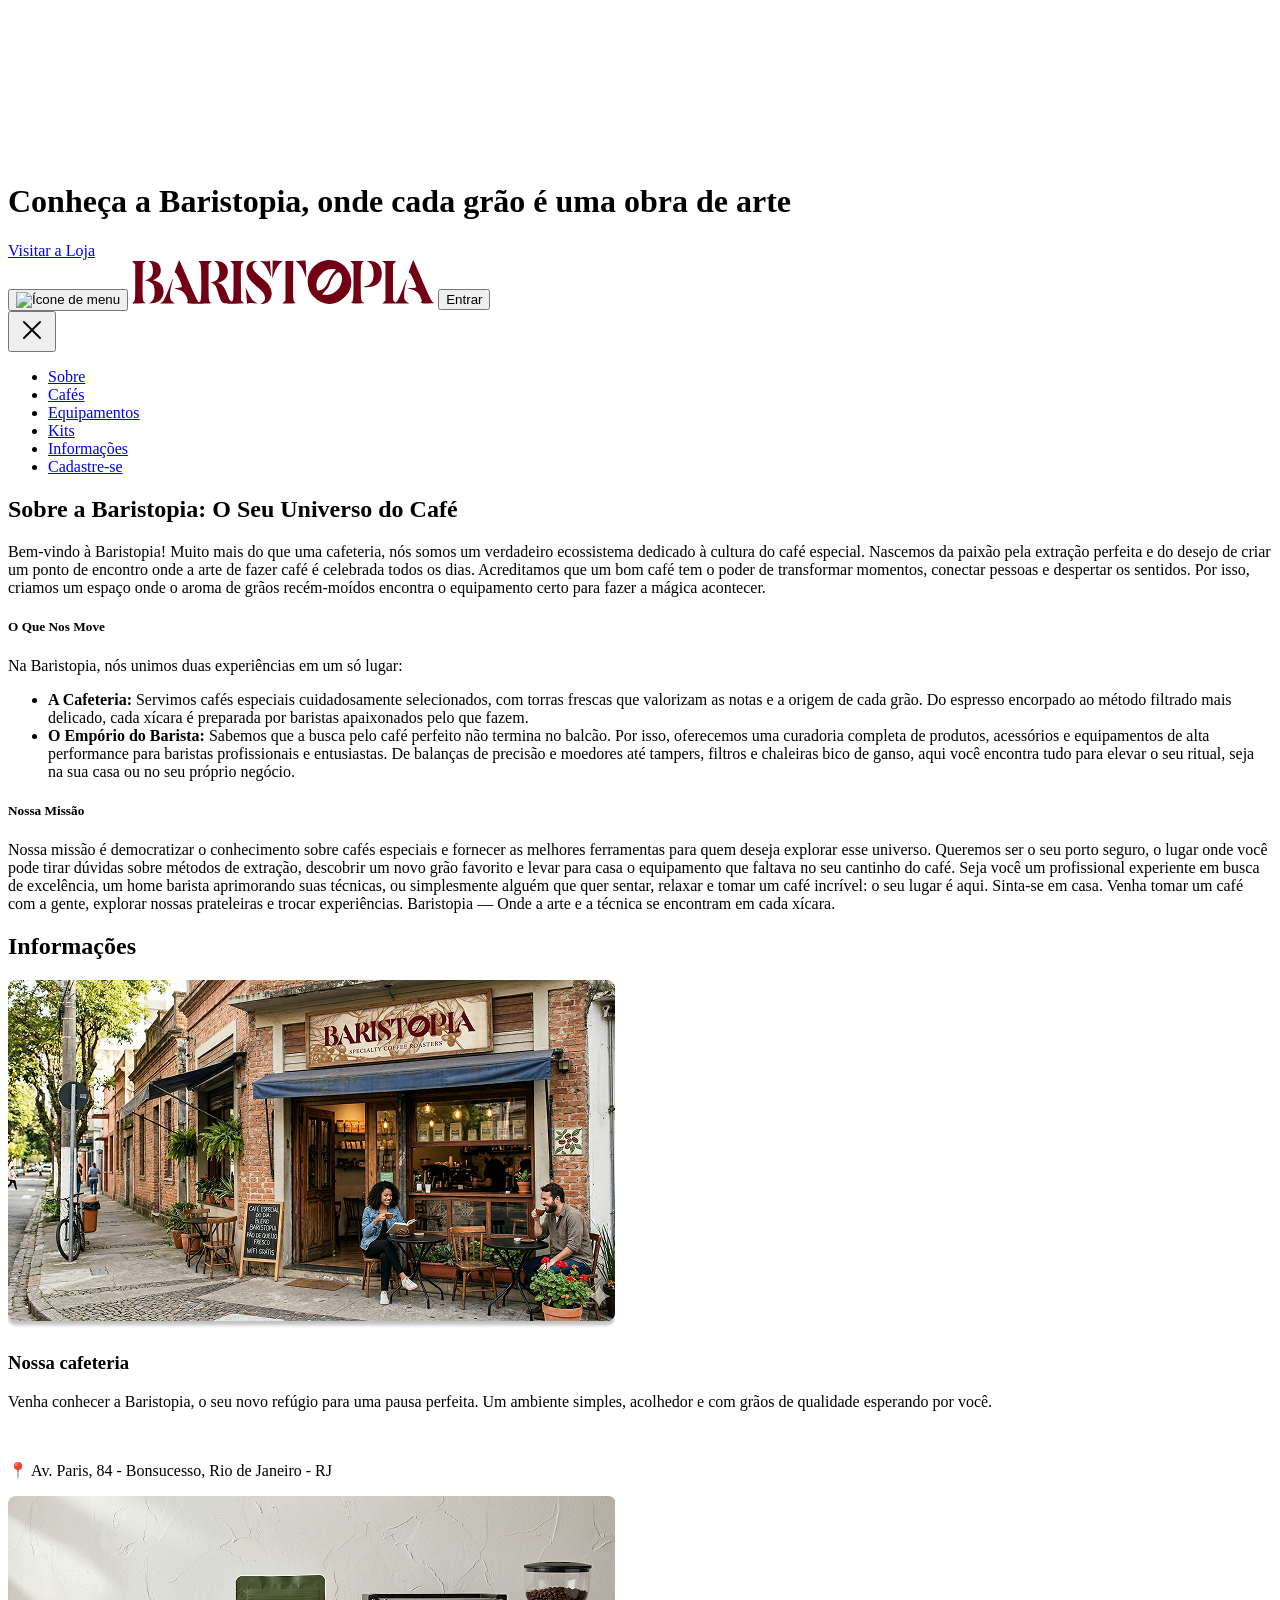
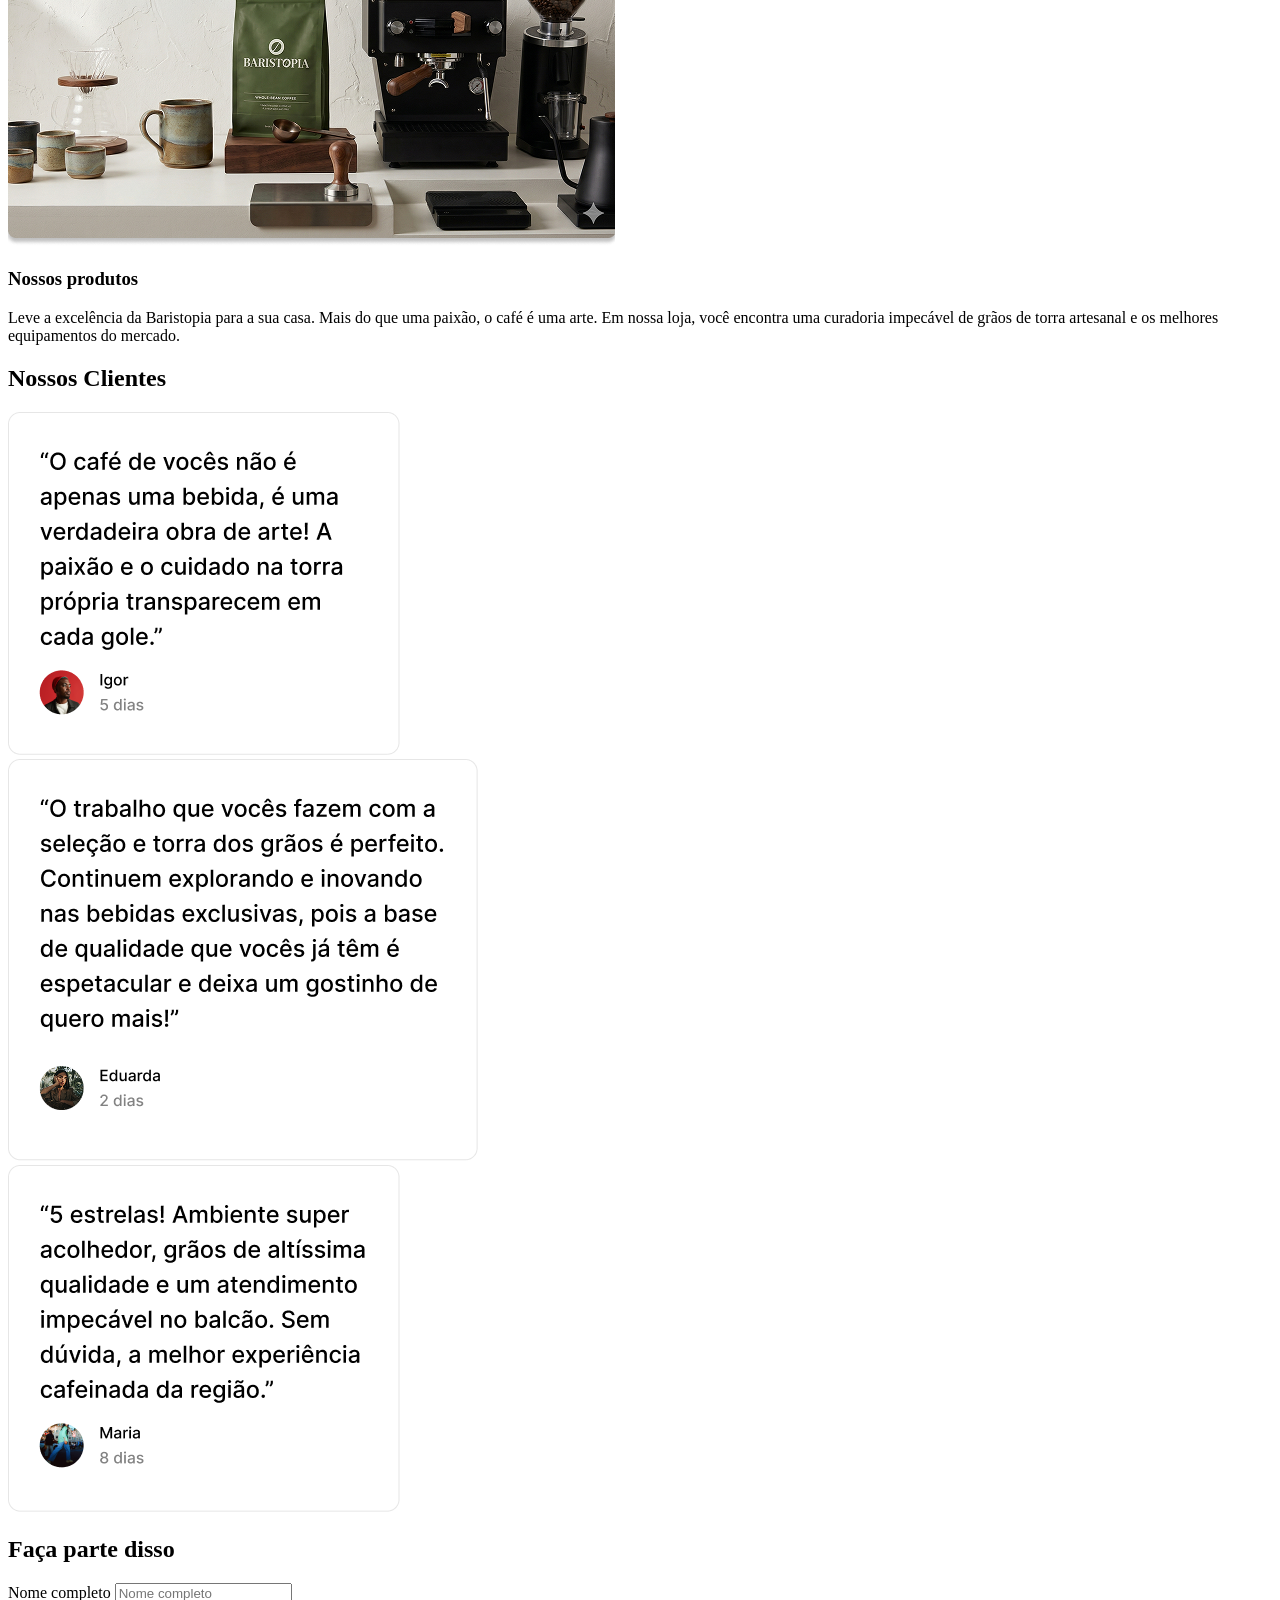
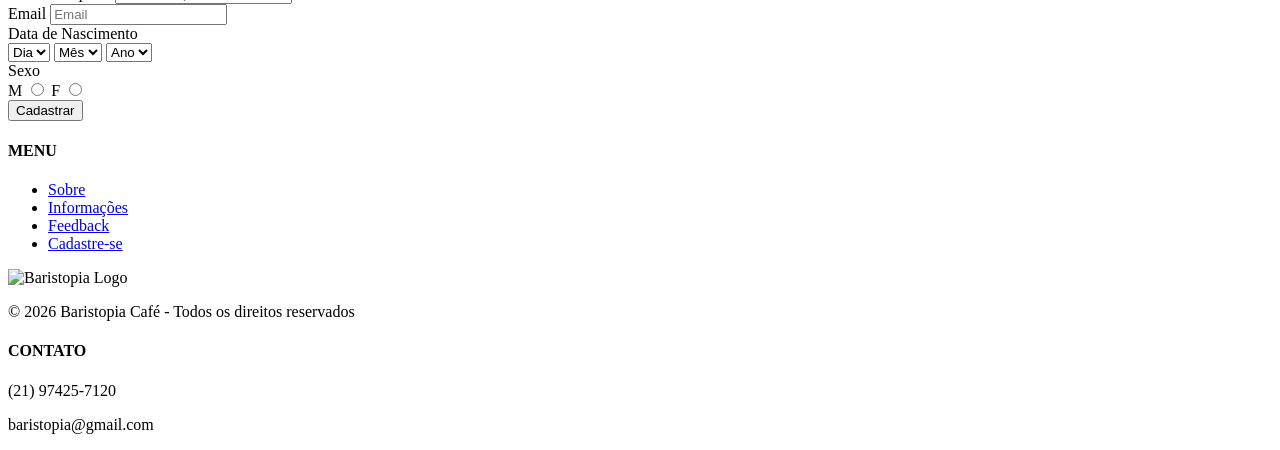
==== commit 595bd250: "Atualizar o index.html" ====
--- a/baristopia/pages/index.html
+++ b/baristopia/pages/index.html
@@ -6,10 +6,10 @@
     <title>Baristopia | Inicio</title>
     <!--Ícone da aba-->
     <link rel="icon" type="image/svg+xml" href="../assets/icons/logo-light.svg">
-    <link rel="stylesheet" href="../css/main.css">
-    <link rel="stylesheet" href="../css/components/modal.css">
-    <link rel="stylesheet" href="../css/responsive.css">
-    <link rel="stylesheet" href="../css/components/scrollbar.css">
+    <link rel="stylesheet" href="./css/main.css">
+    <link rel="stylesheet" href="./css/components/modal.css">
+    <link rel="stylesheet" href="./css/responsive.css">
+    <link rel="stylesheet" href="./css/components/scrollbar.css">
 </head>
 
 <body>
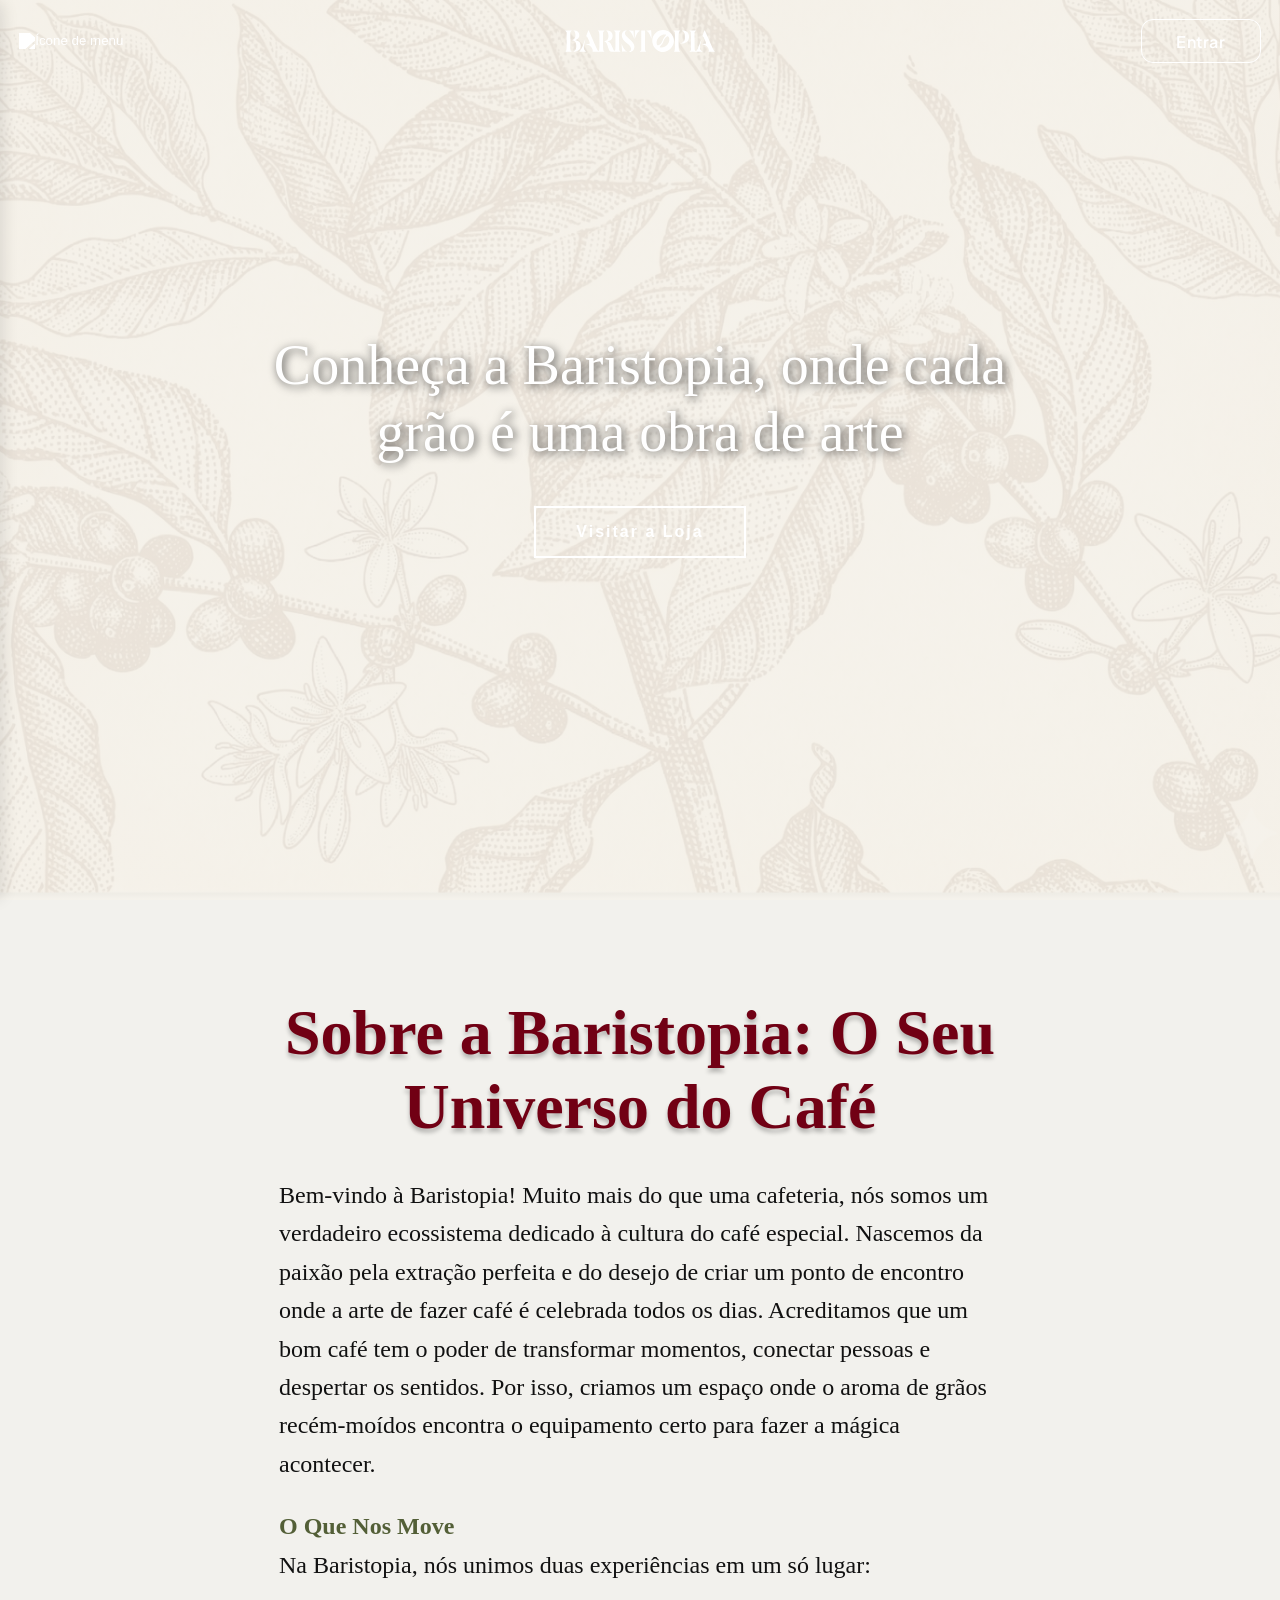
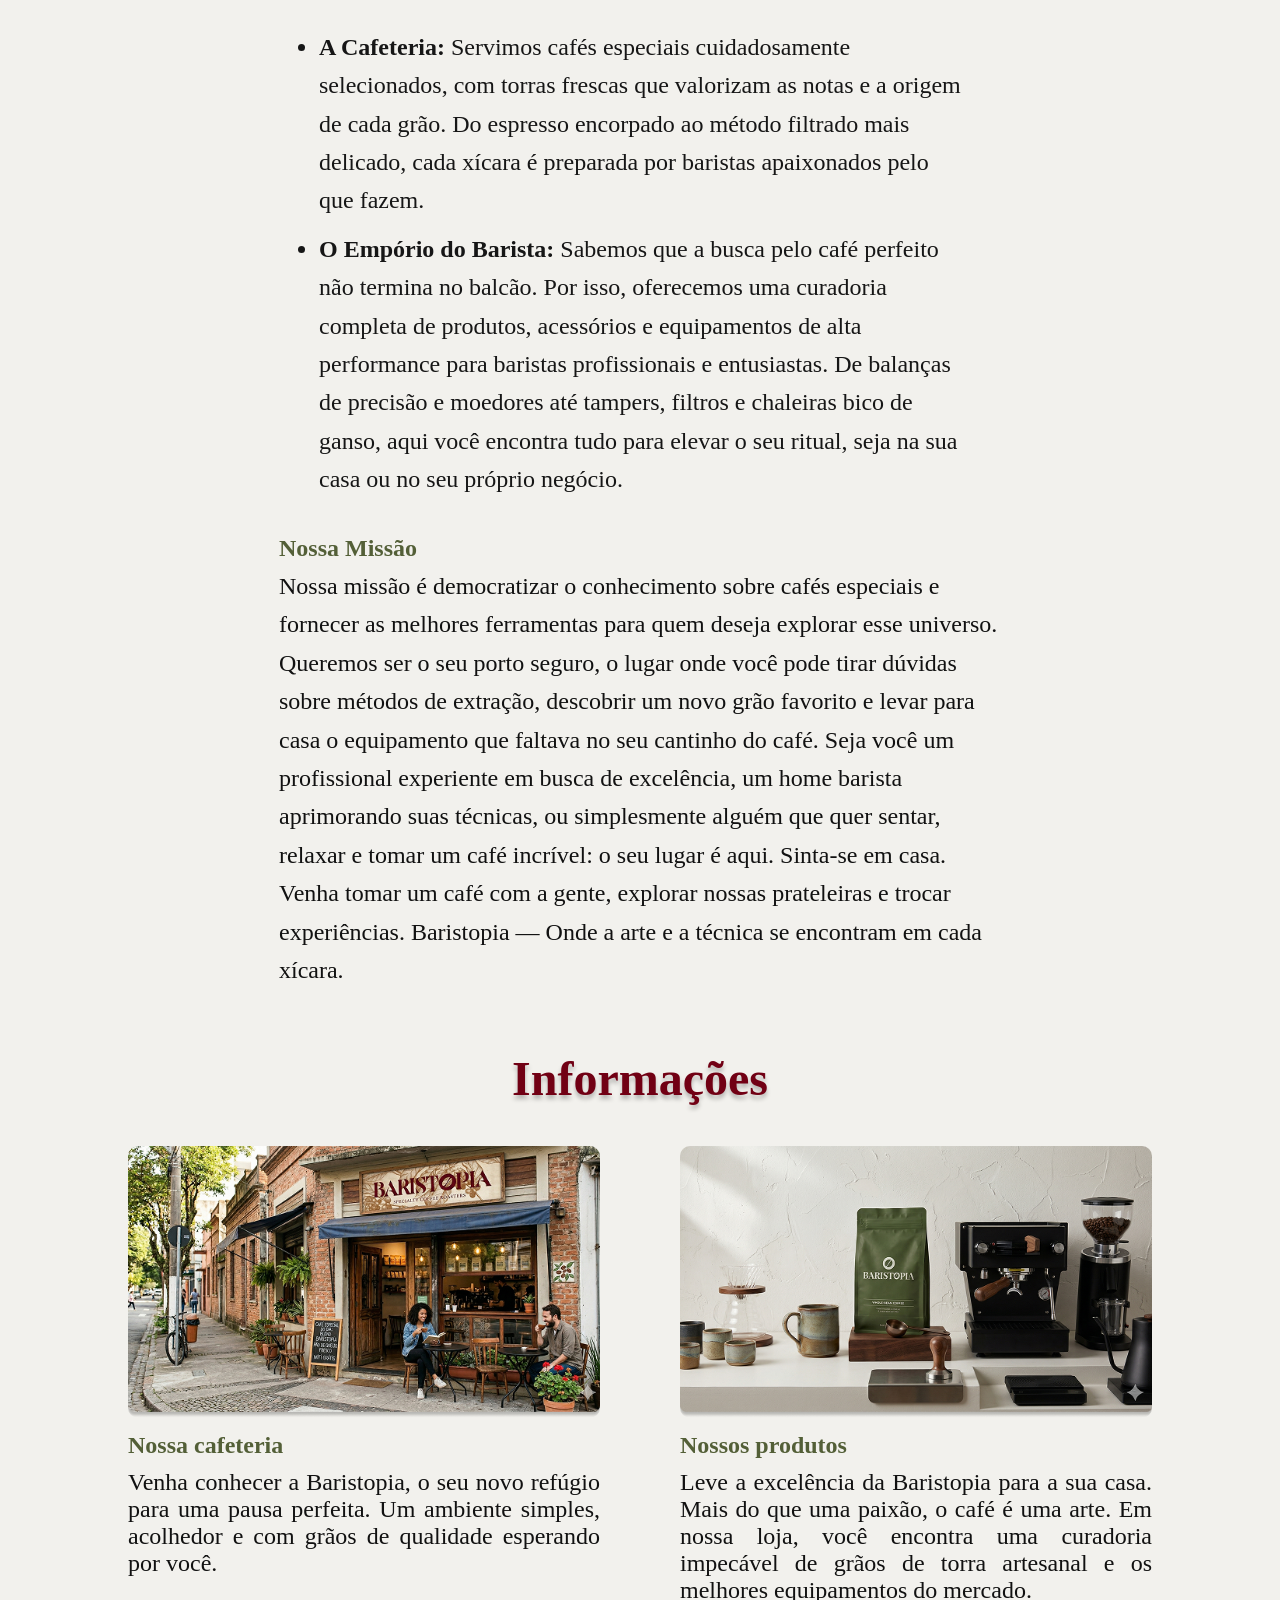
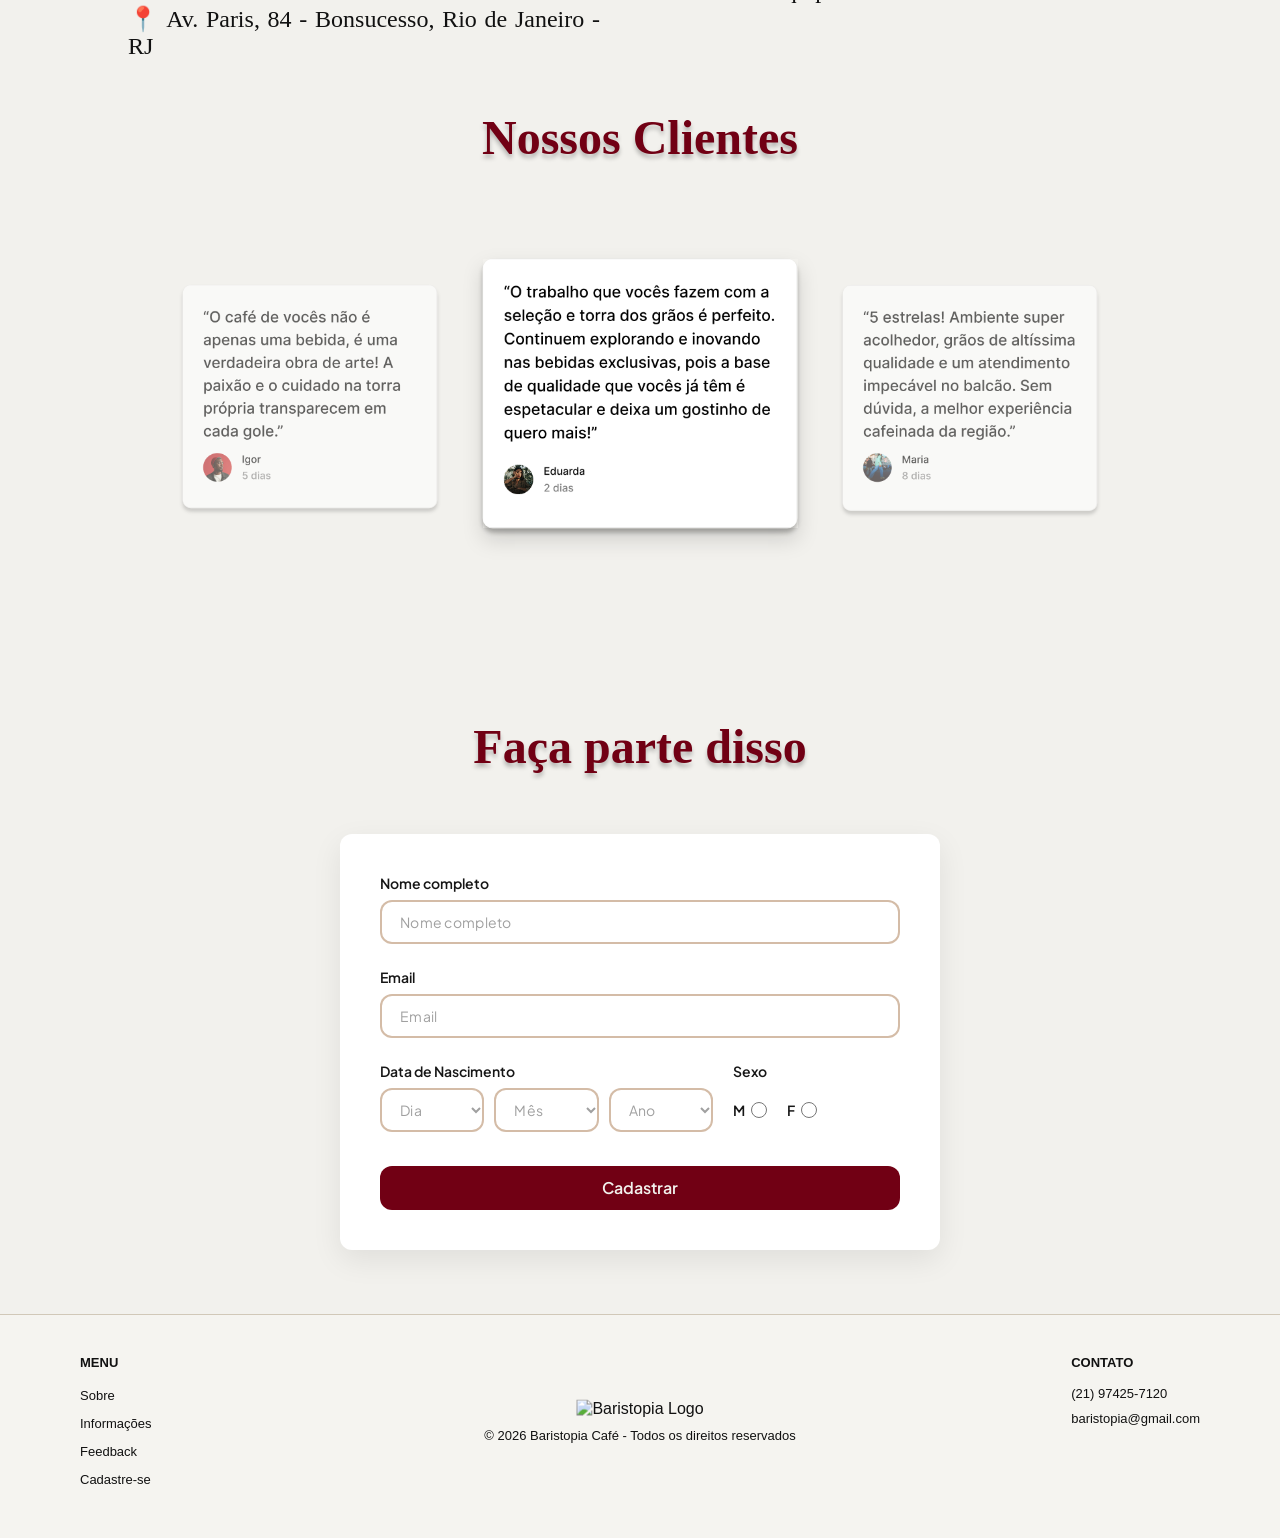
==== commit 514701f9: "Atualizar o index.html" ====
--- a/baristopia/pages/index.html
+++ b/baristopia/pages/index.html
@@ -6,10 +6,10 @@
     <title>Baristopia | Inicio</title>
     <!--Ícone da aba-->
     <link rel="icon" type="image/svg+xml" href="../assets/icons/logo-light.svg">
-    <link rel="stylesheet" href="./css/main.css">
-    <link rel="stylesheet" href="./css/components/modal.css">
-    <link rel="stylesheet" href="./css/responsive.css">
-    <link rel="stylesheet" href="./css/components/scrollbar.css">
+    <link rel="stylesheet" href="/baristopia/css/main.css">
+    <link rel="stylesheet" href="/baristopia/css/components/modal.css">
+    <link rel="stylesheet" href="/baristopia/css/responsive.css">
+    <link rel="stylesheet" href="/baristopia/css/components/scrollbar.css">
 </head>
 
 <body>
--- a/baristopia/css/main.css
+++ b/baristopia/css/main.css
@@ -0,0 +1,831 @@
+@import url('reset.css');
+@import url('fonts.css');
+@import url('components/buttons.css');
+@import url('components/inputs.css');
+
+:root{
+    /*Fontes primitivas*/
+    --font-family-serif: 'DM Serif Display', serif;
+    --font-family-sans: 'Plus Jakarta Sans', sans-serif;
+    --font-family-display: 'Tenor sans', sans-serif;
+
+    /*Fontes semânticas*/
+    --ff-title: var(--font-family-serif);
+    --ff-body: var(--font-family-sans);
+    --ff-detail: var(--font-family-display);
+
+    /* Paleta base */
+    --cherry-light: #A61A2E;
+    --cherry-medium: #710014;
+    --cherry-dark: #4D000E;
+
+    --olive-light: #7A8B56;
+    --olive-medium: #535F37;
+    --olive-dark: #3A4226;
+    
+    --beige-light: #E5D8CC;
+    --beige-medium: #D4BCA7;
+    --beige-dark: #B38F6F;
+
+    --offwhite: #F2F1ED;
+    --charcoal: #161616;
+
+    
+    /* Cores semânticas*/
+    
+    /*Cores globais*/
+    --bg-light: var(--offwhite);
+    --text-light: var(--charcoal);
+    --clr-primaria: var(--cherry-medium);
+    --clr-secundaria: var(--olive-medium);
+
+    /* Botão primário*/
+    --btn-primary-bg-default: var(--cherry-medium);
+    --btn-primary-bg-hover: var(--cherry-light);
+    --btn-primary-bg-pressed: var(--cherry-dark);
+    
+    --btn-primary-text-default: var(--offwhite);
+    --btn-primary-text-disabled: var(--beige-dark);
+    
+    /* Botão secundário */
+    --btn-secondary-text-default: var(--beige-dark);
+    
+    --btn-secondary-bg-hover: var(--beige-medium);
+    --btn-secondary-text-hover: var(--charcoal);    
+    
+    --btn-secondary-bg-pressed: var(--beige-dark);  
+    --btn-secondary-text-pressed: var(--offwhite);
+    
+    /* Botão terciário */
+    --btn-tertiary-text-default: var(--beige-dark);
+    --btn-tertiary-text-hover: var(--cherry-medium);
+    --btn-tertiary-text-pressed: var(--cherry-dark);
+    
+    /* cores globais dos botões */
+    --btn-border-default: var(--beige-dark);
+    --btn-bg-disabled: var(--beige-light);
+    --btn-text-disabled: var(--charcoal);
+    --btn-focus-outline: var(--olive-medium);
+
+
+    /* estrutura dos botões */
+    --btn-height:44px;
+    --btn-min-width: 120px;
+    --btn-padding: 8px 16px;
+    --btn-border-radius: 12px;
+    --btn-font-family: var(--ff-body);
+    --btn-font-size: 16px;
+    --btn-letter-spacing: 0.04em;
+    --btn-transition: all 0.2s ease-in-out;
+    --btn-box-shadow: 0px 6px 10px color-mix(in srgb, var(--charcoal) 20%, transparent);
+    --btn-transform: translateY(-0.8px); 
+
+    /*estrutura dos inputs*/
+    --input-box-sizing: border-box;
+    --input-height: 44px;
+    --input-min-width: 100px;
+    --input-border-radius: 12px;
+    --input-pd: 12px 16px;
+    --input-ff: var(--ff-body);
+    --input-fs: 14px;
+    --input-ls: 0.02em;
+    --input-bg: var(--offwhite);
+}
+
+html, body{
+    background-color: var(--bg-light);
+    color: var(--text-light);
+    scroll-behavior: smooth;
+    overflow-x: hidden;
+    width: 100%;
+    position: relative;
+    margin: 0;
+    padding: 0;
+}
+
+body {
+    /* 1. O TRUQUE DA TRANSLUCIDEZ */
+    /* Colocamos uma camada de cor com transparência (rgba) ANTES da imagem */
+    background-image: 
+        linear-gradient(rgba(245, 242, 235, 0.85), rgba(245, 242, 235, 0.85)), /* Cor de fundo com 85% de opacidade */
+        url('../assets/img/FOTO\ FUNDO\ INICIAL.png'); /* Sua imagem real */
+
+    /* 2. FAZ A IMAGEM COBRIR TUDO */
+    background-size: cover;
+    
+    /* 3. CENTRALIZA A IMAGEM */
+    background-position: center;
+    
+    /* 4. NÃO DEIXA A IMAGEM REPETIR COMO UM MOSAICO */
+    background-repeat: no-repeat;
+
+    /* 5. O SEGREDO PARA SITES LONGOS */
+    /* Isso faz a imagem ficar "pregada" no fundo enquanto o usuário rola a página para baixo */
+    background-attachment: fixed; 
+}
+
+/* Container principal (a tela cheia) */
+.secao-inicio {
+    position: relative; /* Janela de referência para o vídeo absoluto */
+    width: 100%;
+    height: 100vh;
+    display: flex;
+    align-items: center;
+    justify-content: center;
+    overflow: hidden;
+}
+
+/* O Vídeo: fixado no fundo */
+.video-fundo {
+    position: absolute;
+    top: 0;
+    left: 0;
+    width: 100%;
+    height: 100%;
+    object-fit: cover; /* Preenche todo o espaço sem distorcer */
+    z-index: 1; /* Camada de trás */
+}
+
+/* O Conteúdo: flutuando na frente do vídeo */
+.hero-conteudo {
+    position: relative; /* Necessário para ativar o z-index */
+    z-index: 2; /* Número maior significa que fica na FRENTE do vídeo */
+    display: flex;
+    flex-direction: column;
+    align-items: center;
+    text-align: center;
+    gap: 20px;
+    padding: 0 20px;
+}
+
+/* =========================================================
+   ESTILOS DA NAVBAR NO TOPO (POR CIMA DO VÍDEO)
+   Usamos :not(.com-fundo) para aplicar apenas no início
+========================================================= */
+
+/* 1. Transforma o ícone do menu e a logo em branco puro */
+.navegacao:not(.com-fundo) .btn-menu img,
+.navegacao:not(.com-fundo) .logo {
+    filter: brightness(0) invert(1);
+    transition: filter 0.4s ease; /* Transição suave na hora do scroll */
+}
+
+/* 2. Garante que os ícones voltem à cor original ao fazer scroll */
+.navegacao.com-fundo .btn-menu img,
+.navegacao.com-fundo .logo {
+    filter: none;
+    transition: filter 0.4s ease;
+}
+
+/* 3. Ajusta o botão "Entrar" para ficar branco e transparente no topo */
+.navegacao:not(.com-fundo) .open-button {
+    background-color: transparent;
+    color: #ffffff;
+    border: 1.5px solid #ffffff;
+    box-shadow: none; /* Remove a sombra escura para não pesar no visual */
+    transition: all 0.3s ease;
+}
+
+/* 4. Efeito hover no botão "Entrar" quando está no topo */
+.navegacao:not(.com-fundo) .open-button:hover {
+    background-color: #ffffff;
+    color: var(--cherry-medium); /* O texto fica vermelho escuro ao passar o rato */
+}
+
+.hero-titulo {
+    font-family: 'Georgia', serif;
+    font-size: 3.5rem;
+    color: #ffffff;
+    font-weight: normal;
+    max-width: 800px;
+    margin: 0;
+    line-height: 1.2;
+    /* Sombreamento no texto é essencial para dar leitura caso o vídeo seja claro em alguns momentos */
+    text-shadow: 2px 2px 10px rgba(0, 0, 0, 0.7); 
+}
+
+.btn-loja {
+    margin-top: 20px;
+    padding: 15px 40px;
+    font-family: sans-serif;
+    font-size: 1rem;
+    font-weight: bold;
+    color: #ffffff;
+    text-decoration: none;
+    letter-spacing: 2px;
+    border: 2px solid #ffffff;
+    background-color: transparent;
+    transition: all 0.3s ease;
+}
+
+.btn-loja:hover {
+    background-color: #ffffff;
+    color: #1a0d00; /* Inverte a cor do texto no hover para dar destaque */
+}
+
+.navegacao {
+    position: fixed;
+    top: 0;
+    left: 0;
+    width: 100%;
+    z-index: 999;
+    padding: 1.2rem;
+    transition: background-color 0.4s ease, box-shadow 0.4s ease, padding 0.4s ease;
+}
+
+.navegacao.com-fundo {
+    background-color: var(--bg-light);
+    box-shadow: rgba(0, 0, 0, 0.25) 0px 4px 4px;
+    padding: 1rem 1.5rem;
+}
+
+.navegacao-links {
+    display: flex;
+    align-items: center;
+    justify-content: space-between;
+    max-width: 100%;
+    margin: 0 auto;
+}
+
+.logo {
+    position: fixed;
+    left: 50%;
+    transform: translateX(-50%);
+    max-width: 150px;
+    width: 100%;
+}
+
+.sobre {
+    display: flex;
+    flex-direction: column;;
+    align-items: center;
+    justify-content: center;
+    padding: 6rem 2rem;
+    max-width: 850px;
+    margin: 0 auto;
+    margin-bottom: -90px;
+}
+
+.sobre-caixa ul {
+    padding: 20px 40px;
+    list-style-type: disc;
+}
+
+.titulo-simples {
+    font-size: 24px;
+    color: var(--clr-secundaria);
+    margin-bottom: 0%;
+    text-align: left;
+}
+
+.sobre-titulo {
+    text-shadow: 0px 4px 4px rgba(0, 0, 0, 0.25);
+    font-size: 64px;
+    max-width: 750px;
+    color: var(--clr-primaria);
+    margin-bottom: 0px;
+    text-align: center;
+}
+
+.sobre-caixa {
+    padding: 2rem;
+    border-radius: 10px;
+    font-size: 24px;
+    line-height: 1.6;
+    text-align: left;
+}
+
+.sobre-paragrafo {
+    margin-bottom: 24px;
+    font-size: 24px;
+    text-align: left;
+}
+
+.informações-titulo {
+    text-shadow: 0px 4px 4px rgba(0, 0, 0, 0.25);
+    font-size: 48px;
+    color: var(--clr-primaria);
+    margin-bottom: 40px;
+    text-align: center;
+}
+
+.informações-caixa {
+    display: grid;
+    grid-template-columns: repeat(auto-fit, minmax(300px, 1fr));
+    gap: 5rem;
+    max-width: 80%;
+    margin: 0 auto;
+    margin-bottom: 40px;
+}
+
+.informações-imagem {
+    width: 100%;
+    height: auto;
+    border-radius: 10px;
+    margin-bottom: 10px;
+}
+
+.info-informações {
+    font-size: 24px;
+    color: var(--clr-secundaria);
+    margin-bottom: 10px;
+    text-align: left;
+}
+
+.paragrafo-informações {
+    font-size: 24px;
+    text-align: justify;
+}
+/* --- Seção Feedback (inicio) --- */
+
+.feedback-titulo {
+    text-shadow: 0px 4px 4px rgba(0, 0, 0, 0.25);
+    font-size: 48px;
+    color: var(--clr-primaria);
+    margin-bottom: 60px;
+    text-align: center;
+}
+
+.carrossel-container {
+    width: 100%;
+    padding: 40px 0;
+    display: flex;
+    justify-content: center;
+    overflow: hidden; /* Esconde o que vazar pros lados */
+}
+
+.feedback-caixa {
+    position: relative;
+    width: 110%;
+    max-width: 900px;
+    height: 350px; /* Importante: ajuste esse valor conforme a altura real da sua imagem */
+    cursor: pointer;
+}
+
+.feedback-card {
+    position: absolute;
+    left: 50%; /* Ponto de partida de todos é o meio exato */
+    top: 0;
+    width: 300px;
+    margin-left: -150px; /* Puxa metade da largura para centralizar o eixo perfeitamente */
+    transition: all 0.8s ease-in-out; /* Transição suave de 0.8 segundos */
+}
+
+/* --- As classes que o JS vai ficar trocando --- */
+
+.pos-esq {
+    transform: translateX(-110%) scale(0.85); /* Joga pra esquerda e diminui */
+    opacity: 0.6; /* Deixa mais transparente */
+    z-index: 1; /* Fica atrás */
+}
+
+.pos-cen {
+    transform: translateX(0) scale(1.05); /* Fica no meio e aumenta */
+    opacity: 1; /* Totalmente visível */
+    z-index: 3; /* Fica na frente de todos */
+    box-shadow: 0px 10px 20px rgba(0,0,0,0.15);
+}
+
+.pos-dir {
+    transform: translateX(110%) scale(0.85); /* Joga pra direita e diminui */
+    opacity: 0.6;
+    z-index: 1; /* Fica atrás */
+}
+
+.feedback-imagem {
+    width: 100%;
+    display: block;
+    border-radius: 8px;
+    height: auto;
+    border-radius: 10px;
+    box-shadow: rgba(0, 0, 0, 0.25) 0px 4px 4px;
+}
+
+/* --- Seção Formulário (final) --- */
+
+.cadastro-titulo {
+    text-shadow: 0px 4px 4px rgba(0, 0, 0, 0.25);
+    font-size: 48px;
+    color: var(--clr-primaria);
+    margin-bottom: 60px;
+    text-align: center;
+}
+
+.formulario {
+    padding: 4rem 2rem;
+    display: flex;
+    justify-content: center; /* Centraliza o card na tela */
+    flex-direction: column; /* Empilha o título e o card na vertical */
+    align-items: center;    /* Centraliza tudo no meio da tela */
+}
+
+/* O "Card" branco flutuante */
+.card-formulario {
+    background-color: #FFFFFF;
+    padding: 40px;
+    border-radius: 12px;
+    width: 100%;
+    max-width: 600px; /* Largura máxima idêntica a da imagem */
+    box-shadow: 0px 10px 30px rgba(0, 0, 0, 0.08); /* Sombra bem suave e elegante */
+}
+
+.formulario-cadastro {
+    display: flex;
+    flex-direction: column;
+    gap: 24px; /* Espaço entre as linhas do formulário */
+}
+
+.grupo-form {
+    display: flex;
+    flex-direction: column;
+    gap: 8px;
+}
+
+.grupo-form label {
+    font-family: var(--ff-body);
+    color: var(--text-light); /* Cor do texto escuro */
+    font-weight: 600;
+    font-size: 14px;
+}
+
+.formulario-cadastro input,
+.formulario-cadastro select {
+    margin: 0; /* Mata o margin de 200px que estava quebrando tudo */
+}
+
+/* Estilo das Caixas de Input e Select */
+.campo-form {
+    width: 100%; /* Obriga o input a preencher todo o espaço disponível */
+    box-sizing: border-box;
+    height: var(--input-height);
+    border-radius: var(--input-border-radius);
+    padding: var(--input-pd);
+    font-family: var(--input-ff);
+    font-size: 14px;
+    background: transparent;
+    color: var(--text-light);
+    outline: none;
+    transition: border 0.3s ease;
+}
+/* Cor do texto quando é placeholder (placeholder-shown) */
+.campo-form::placeholder,
+.select-data:invalid {
+    color: #A0A0A0; /* Cor cinza clarinha pros textos "Dia", "Mês", etc */
+}
+
+.campo-form:focus {
+    border-color: var(--clr-primaria); /* Fica vermelho quando clica */
+}
+
+/* --- Layout da Linha Dividida (Data e Sexo) --- */
+.linha-dividida {
+    display: flex;
+    justify-content: space-between;
+    gap: 20px;
+}
+
+/* Ajustes da área de Data */
+.box-data {
+    flex: 2; /* Ocupa mais espaço */
+}
+
+.caixa-selects {
+    display: flex;
+    gap: 10px;
+}
+
+.select-data {
+    width: 100%;
+    cursor: pointer;
+}
+
+/* Ajustes da área de Sexo */
+.box-sexo {
+    flex: 1; /* Ocupa menos espaço */
+}
+
+.caixa-radios {
+    display: flex;
+    align-items: center;
+    gap: 20px;
+    height: var(--input-height); /* Mesma altura dos inputs para alinhar certinho */
+}
+
+.radio-label {
+    display: flex;
+    align-items: center;
+    gap: 6px;
+    font-size: 14px;
+    font-family: var(--ff-body);
+    color: var(--text-light);
+    cursor: pointer;
+}
+
+/* Customização da bolinha do Radio (opcional, para ficar na cor do tema) */
+
+input[type="radio"] {
+    accent-color: var(--clr-primaria);
+    width: 16px;
+    height: 16px;
+    cursor: pointer;
+}
+
+/* Botão Largo de Cadastrar */
+.botao-largo {
+    width: 100%;
+    height: var(--btn-height);
+    border-radius: var(--btn-border-radius);
+    background-color: var(--btn-primary-bg-default);
+    color: var(--btn-primary-text-default);
+    font-family: var(--btn-font-family);
+    font-size: 16px;
+    font-weight: 600;
+    border: none;
+    cursor: pointer;
+    margin-top: 10px;
+    transition: var(--btn-transition);
+}
+
+.botao-largo:hover {
+    background-color: var(--btn-primary-bg-hover);
+    transform: translateY(-2px);
+}
+
+/* footer */
+
+/* o contêiner principal */
+.rodape-baristopia {
+  display: flex;
+  justify-content: space-between;
+  align-items: flex-start;
+  background-color: #f5f4f0; /* um tom meio bege, meio pálido */
+  padding: 40px 80px; 
+  border-top: 1px solid #d1c8b8; /* a linha sutil no topo */
+  font-family: sans-serif;
+  color: #111;
+  position: relative;
+}
+
+/* as colunas respirando */
+.coluna-rodape {
+  display: flex;
+  flex-direction: column;
+}
+
+/* centralizando a marca no meio da tela */
+.marca {
+  position: absolute;
+  left: 50%;
+  top: 50%;
+  transform: translate(-50%, -50%);
+  
+  display: flex;
+  flex-direction: column;
+  align-items: center;
+  text-align: center;
+  width: max-content; /* garante que o texto não quebre sem necessidade */
+}
+
+.logo-img {
+  max-width: 220px;
+  margin-bottom: 10px;
+}
+
+/* tipografia e pequenos detalhes */
+h4 {
+  font-size: 13px;
+  margin-bottom: 16px;
+  text-transform: uppercase;
+}
+
+ul {
+  list-style: none;
+  padding: 0;
+  margin: 0;
+}
+
+li {
+  margin-bottom: 10px;
+}
+
+a, p {
+  text-decoration: none;
+  color: #111;
+  font-size: 13px;
+  margin: 0 0 10px 0;
+}
+
+a:hover {
+  opacity: 0.6; /* um efeito fantasma leve quando passa o mouse */
+}
+
+/*LOJA TESTE*/
+
+.cafes-titulo {
+    text-shadow: 0px 4px 4px rgba(0, 0, 0, 0.25);
+    font-size: 48px;
+    color: var(--clr-primaria);
+    margin-bottom: 60px;
+    text-align: center;
+}
+
+.equipamentos-titulo {
+    text-shadow: 0px 4px 4px rgba(0, 0, 0, 0.25);
+    font-size: 48px;
+    color: var(--clr-primaria);
+    margin-bottom: 60px;
+    text-align: center;
+}
+
+.kits-titulo {
+    text-shadow: 0px 4px 4px rgba(0, 0, 0, 0.25);
+    font-size: 48px;
+    color: var(--clr-primaria);
+    margin-bottom: 60px;
+    text-align: center;
+}
+
+.card-produto {
+    background-color: #FFFFFF;
+    border-radius: 16px;
+    width: 100%;
+    max-width: 280px; 
+    display: flex;
+    flex-direction: column;
+    overflow: hidden; /* Garante que a imagem não vaze as bordas arredondadas */
+    box-shadow: 0px 4px 12px color-mix(in srgb, var(--charcoal) 10%, transparent);
+    padding-bottom: 24px;
+    transition: transform 0.3s ease;
+}
+
+.card-produto:hover {
+    transform: translateY(-4px); /* Efeito suave ao passar o mouse */
+}
+
+.card-imagem {
+    width: 100%;
+    display: flex;
+    justify-content: center;
+    /* Se a sua imagem for um PNG sem fundo, descomente a linha abaixo 
+       para gerar aquele fundo bege da sua foto de referência: */
+    /* background-color: #F8EFE6; */
+}
+
+.card-imagem img {
+    width: 100%;
+    height: auto;
+    object-fit: cover;
+}
+
+/* Textos do Card */
+.card-info {
+    display: flex;
+    flex-direction: column;
+    align-items: center;
+    text-align: center;
+    padding: 24px 16px 20px;
+}
+
+.produto-titulo {
+    font-family: var(--ff-title);
+    font-size: 20px;
+    color: var(--cherry-medium);
+    margin-bottom: 4px;
+    text-transform: uppercase;
+}
+
+.produto-peso {
+    font-family: var(--ff-body);
+    font-size: 14px;
+    font-weight: 500;
+    color: var(--cherry-medium);
+    margin-bottom: 8px;
+}
+
+.produto-preco {
+    font-family: var(--ff-title);
+    font-size: 24px;
+    font-weight: 600;
+    color: var(--cherry-medium);
+}
+
+/* Área e alinhamento dos Botões */
+.card-botoes {
+    display: flex;
+    flex-direction: column;
+    gap: 12px;
+    padding: 0 20px;
+}
+
+.card-botoes .btn {
+    width: 100%; /* Força os botões a preencherem a largura do card */
+    font-size: 13px; /* Reduz levemente para o texto longo caber bem */
+    padding: 12px 16px;
+}
+
+/* Botão Secundário Vazado (Borda Vinho) */
+.btn-outline {
+    background-color: transparent;
+    color: var(--cherry-medium);
+    border: 1.5px solid var(--cherry-medium);
+    font-family: var(--ff-body);
+    font-weight: 600;
+    border-radius: var(--btn-border-radius);
+    transition: var(--btn-transition);
+    cursor: pointer;
+}
+
+.btn-outline:hover {
+    background-color: var(--cherry-medium);
+    color: var(--offwhite);
+}
+
+.cafes-lista, .equipamentos-lista, .kits-lista {
+    display: grid;
+    grid-template-columns: repeat(auto-fit, minmax(300px, 1fr));
+    gap: 5rem;
+    max-width: 80%;
+    margin: 0 auto;
+    margin-bottom: 40px;
+    align-items: center;
+}
+
+/* --- Componente: Menu Lateral --- */
+
+/* Tira o fundo do botão dos 3 traços */
+.btn-menu {
+    background: transparent;
+    border: none;
+    cursor: pointer;
+    padding: 0;
+    display: flex;
+    align-items: center;
+}
+
+/* Estrutura do menu fora da tela */
+.menu-lateral {
+    position: fixed;
+    top: 0;
+    left: 0;
+    width: 280px; 
+    height: 100vh; /* Ocupa 100% da altura da tela */
+    background-color: var(--beige-light); /* Puxando a cor da sua paleta */
+    z-index: 9999; /* Garante que fique por cima de tudo */
+    padding: 32px 24px;
+    box-shadow: 4px 0 15px rgba(0, 0, 0, 0.1);
+    border-top-right-radius: 12px;
+    border-bottom-right-radius: 12px;
+    
+    /* A MÁGICA ACONTECE AQUI: */
+    transform: translateX(-100%); /* Joga o menu inteiro pra fora da tela */
+    transition: transform 0.4s ease-in-out; /* Faz a transição ser suave */
+}
+
+/* Quando o JavaScript adiciona essa classe, o menu vem pra posição 0 (original) */
+.menu-lateral.aberto {
+    transform: translateX(0);
+}
+
+/* Botão de Fechar (X) */
+.btn-fechar-menu {
+    background: transparent;
+    border: none;
+    color: var(--cherry-medium);
+    cursor: pointer;
+    padding: 0;
+    margin-bottom: 40px;
+}
+
+.btn-fechar-menu:hover {
+    color: var(--cherry-dark);
+}
+
+/* Lista de Links do menu */
+.links-menu-lateral {
+    list-style: none;
+    padding: 0;
+    margin: 0;
+    display: flex;
+    flex-direction: column;
+}
+
+/* As linhas separadoras igualzinhas à sua imagem */
+.links-menu-lateral li {
+    border-bottom: 1px solid var(--beige-medium);
+}
+
+.links-menu-lateral a {
+    display: block;
+    padding: 16px 0;
+    text-decoration: none;
+    color: var(--cherry-medium);
+    font-family: var(--ff-body);
+    font-weight: 500;
+    font-size: 16px;
+    transition: color 0.2s ease, padding-left 0.2s ease;
+}
+
+.links-menu-lateral a:hover {
+    color: var(--cherry-dark);
+    padding-left: 8px; /* Dá um efeitinho bem legal do link andando pro lado */
+}
--- a/baristopia/css/components/modal.css
+++ b/baristopia/css/components/modal.css
@@ -0,0 +1,49 @@
+.modal{
+    width: 400px;
+    height: fit-content;
+    padding: 40px 30px;
+    border-radius: 16px;
+    background-color: #F2F1ED;
+    box-shadow: 0px 6px 10px color-mix(in srgb, var(--charcoal) 30%, transparent);
+
+    
+    position: absolute;
+    top: 70px;
+    right: 16px;
+    left: auto;
+}
+
+.modal[open]{
+    display: flex;
+    flex-direction: column;
+}
+
+.modal::backdrop{
+    background-color: color-mix(in srgb, var(--charcoal) 30%, transparent);
+}
+
+.modal h2{
+    margin-bottom: 20px;
+    color: var(--text-light);
+    font-family: var(--ff-title);
+    font-weight: 400;
+}
+
+.modal p{
+    color: var(--clr-primaria);
+}
+
+.modal #email{
+    margin-bottom: 8px;
+}
+
+.close-button{
+    margin-bottom: 10px;
+    align-self: flex-end;
+    height: 24px;
+    width: 24px;
+}
+
+.close-button svg{
+    color: var(--clr-primaria);
+}
--- a/baristopia/css/responsive.css
+++ b/baristopia/css/responsive.css
@@ -0,0 +1,90 @@
+/* Regras aplicadas apenas para telas com largura máxima de 768px (Tablets e Celulares) */
+@media (max-width: 768px) {
+    
+    .logo {
+        display: none;
+    }
+
+    .marca {
+        display: none;  
+    }
+
+    .linha-dividida {
+        flex-direction: column; /* Coloca a Data em cima e o Sexo embaixo */
+        gap: 24px;
+    }
+
+    .card-formulario {
+        padding: 24px; /* Diminui o respiro do card no celular */
+    }
+    
+    /* Redução geral de espaçamentos nas seções */
+    .sobre, 
+    .informações, 
+    .feedback, 
+    .formulario {
+        padding: 4rem 1.5rem; /* Reduz o espaço nas laterais e em cima/baixo */
+    }
+
+    /* Ajuste da Tipografia (Títulos menores) */
+    .sobre-titulo {
+        font-size: 40px; 
+    }
+
+    .informações-titulo, 
+    .feedback-titulo, 
+    .cadastro-titulo {
+        font-size: 32px;
+        margin-bottom: 2rem;
+    }
+
+    /* Ajustes na caixa de texto "Sobre" */
+    .sobre-caixa {
+        padding: 1.5rem;
+        font-size: 16px; /* Texto um pouco menor para não cansar a leitura */
+    }
+
+    .sobre-caixa ul {
+        padding: 10px 20px; /* Reduz o recuo dos marcadores no celular */
+    }
+
+    /* Ajustes no Grid e Cards */
+    .informações-caixa,
+    .feedback-caixa {
+        grid-template-columns: 1fr; 
+        gap: 2rem; 
+    }
+
+    .paragrafo-informações,
+    .sobre-paragrafo, 
+    .feedback-paragrafo {
+        font-size: 16px;
+    }
+
+    /* Correção do Efeito de Destaque */
+    #card-central {
+        transform: scale(1); /* Retira o zoom para que os cards empilhados fiquem uniformes */
+    }
+
+    /* Ajuste da Navegação (Menu) */
+    .navegacao {
+        padding: 1rem;
+    }
+
+    .navegacao-links .btn {
+        /* Oculta ou diminui o botão de "Entrar" se faltar espaço*/
+        min-width: auto;
+        padding: 8px 12px;
+    }
+}
+
+/* Regras para telas MUITO pequenas (Celulares antigos) */
+@media (max-width: 480px) {
+    .sobre-titulo {
+        font-size: 32px;
+    }
+    
+    .titulo-simples {
+        font-size: 20px;
+    }
+}
--- a/baristopia/css/components/scrollbar.css
+++ b/baristopia/css/components/scrollbar.css
@@ -0,0 +1,19 @@
+.form-scroll{
+    overflow-y: auto;
+    padding-right: 20px;
+}
+
+.form-scroll::-webkit-scrollbar{
+    width: 22px;
+}
+
+.form-scroll::-webkit-scrollbar-track{
+    background-color: #E5D8CC;
+    border-radius: 10px;
+}
+
+.form-scroll::-webkit-scrollbar-thumb{
+    background-color: #B38F6F80;
+    border-radius: 10px;
+    border: 4px solid #E5D8CC;
+}
